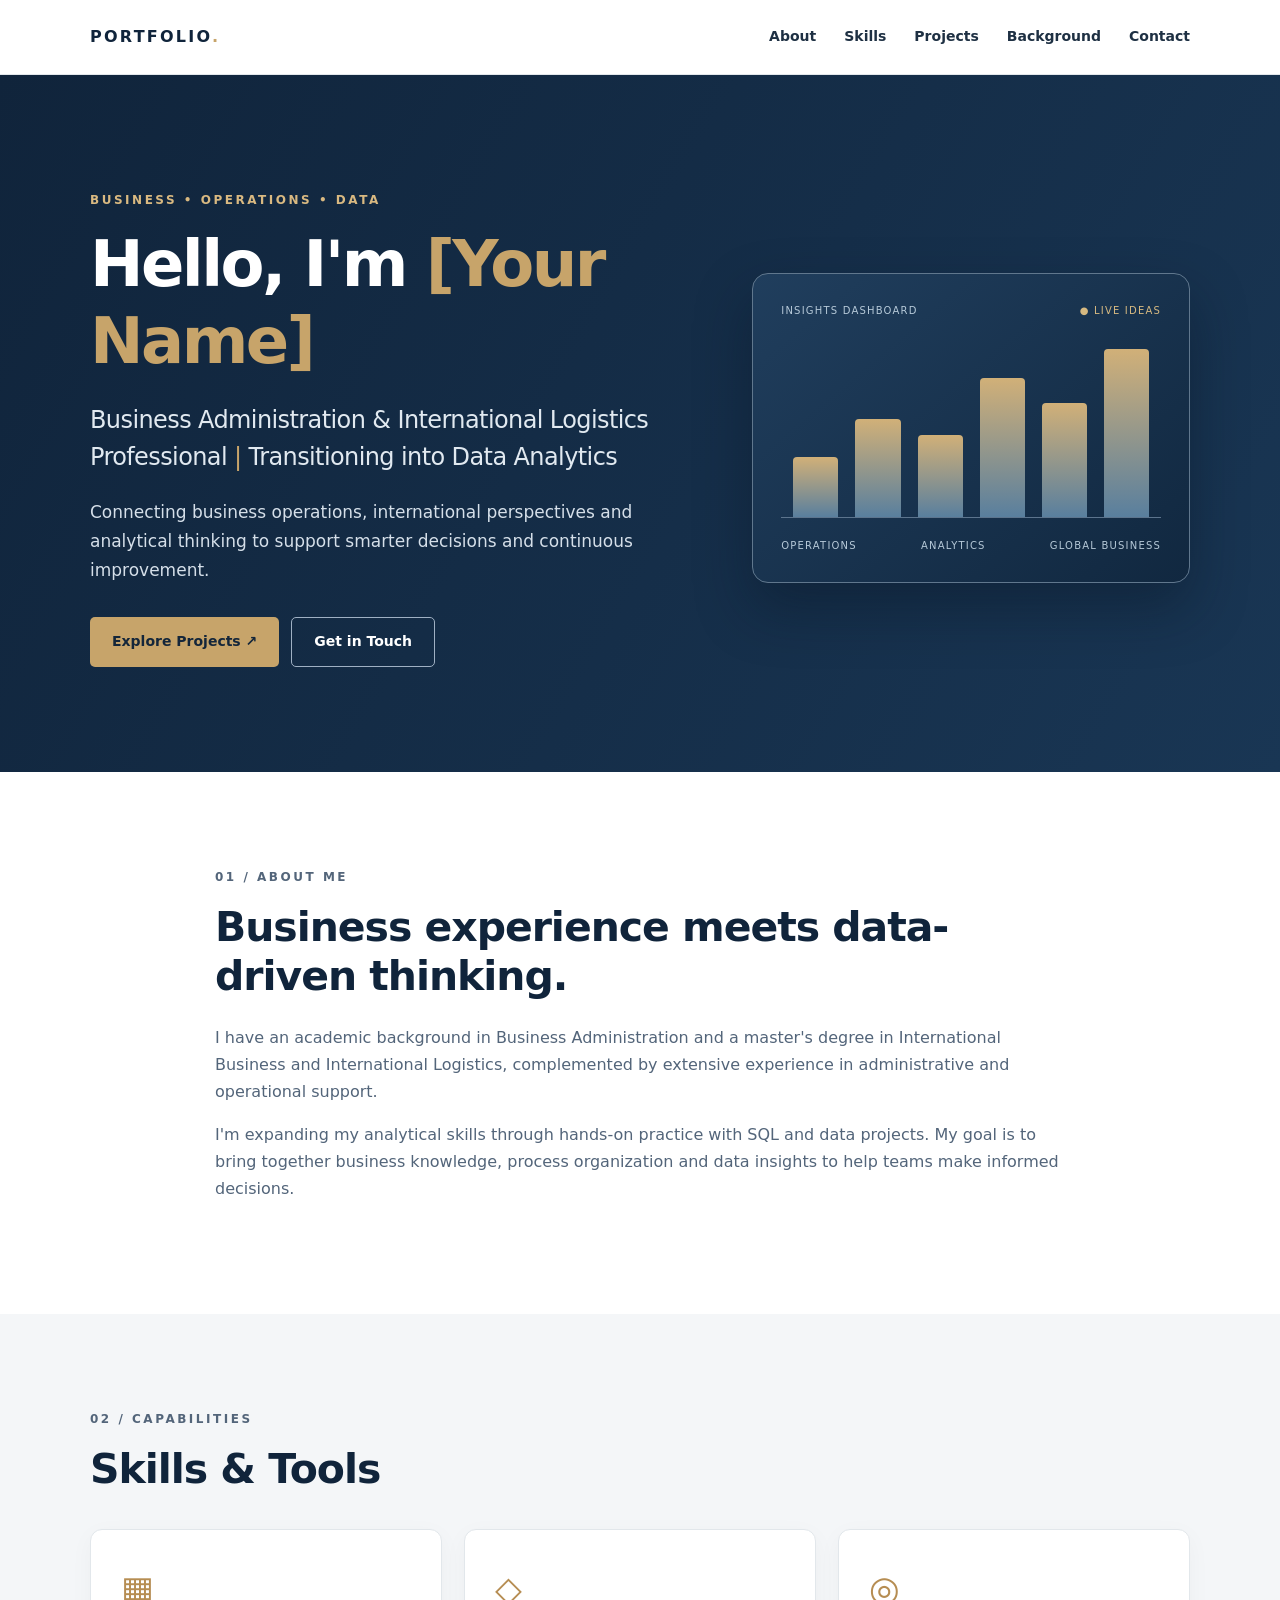
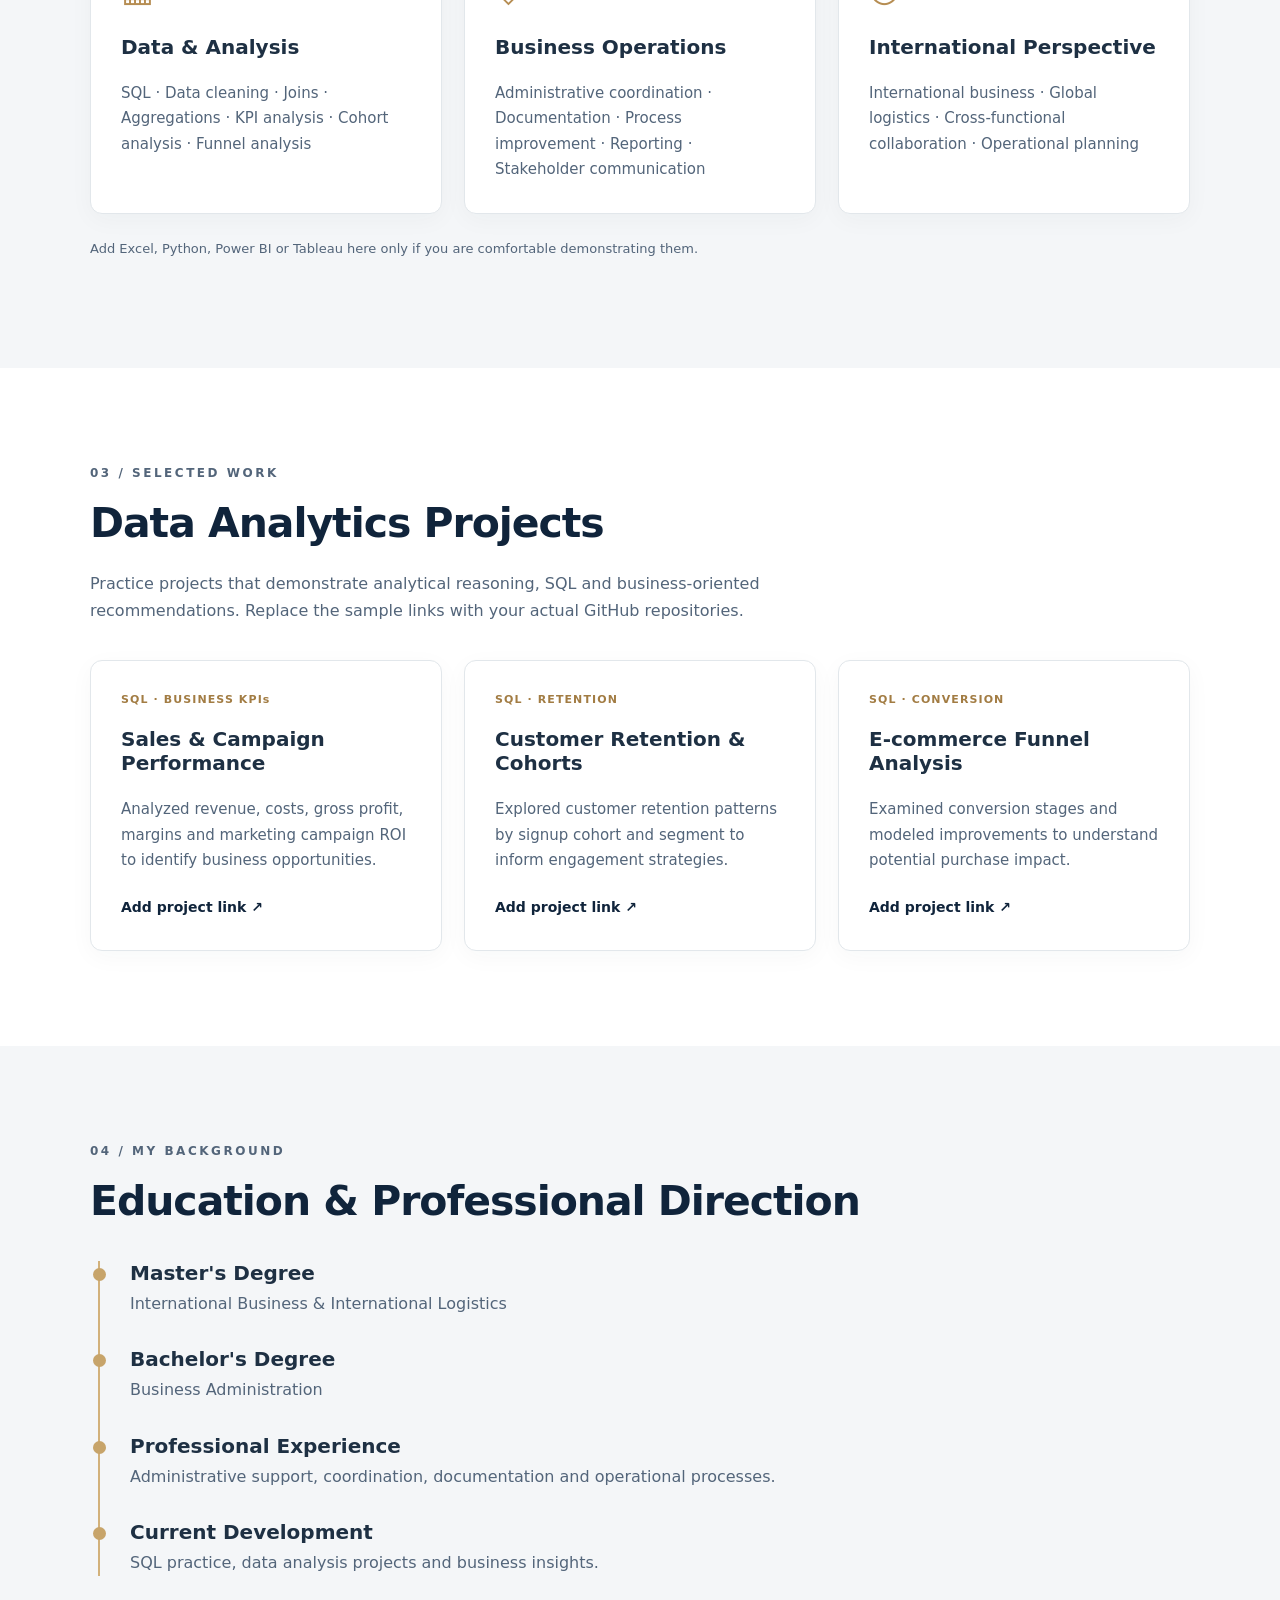
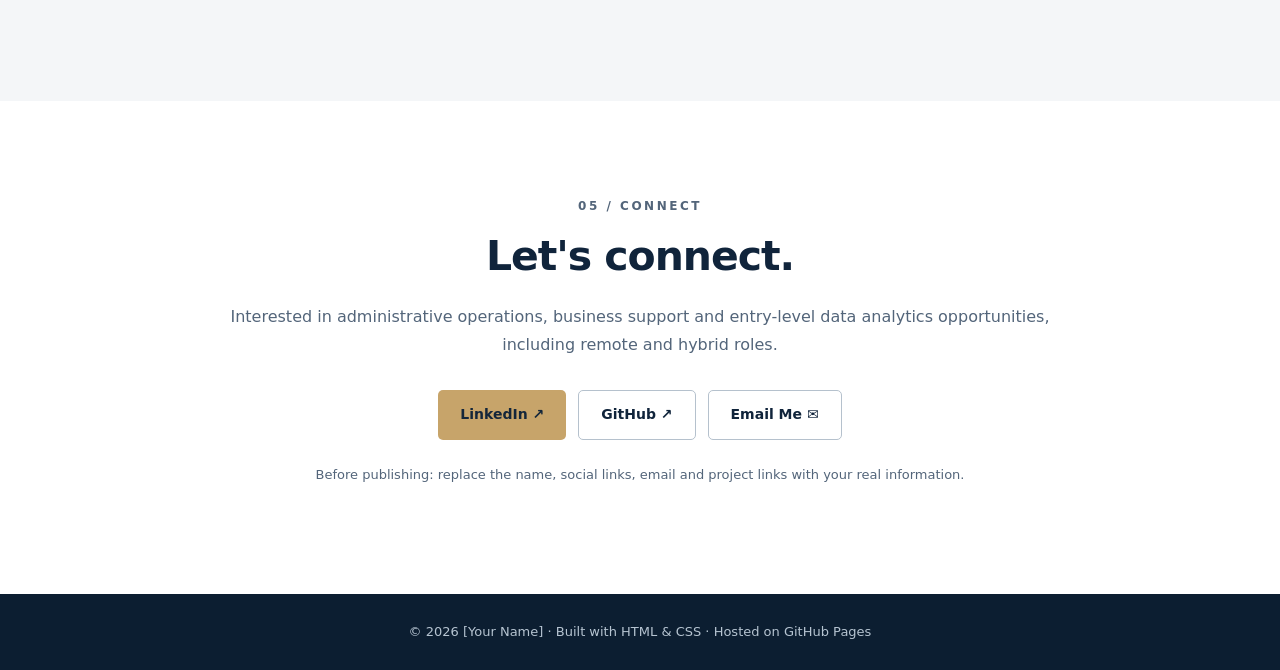
==== index.html @ 9442f902 "Add files via upload" ====
<!DOCTYPE html>
<html lang="en">
<head>
  <meta charset="UTF-8" />
  <meta name="viewport" content="width=device-width, initial-scale=1" />
  <meta name="description" content="Professional portfolio in business administration, international logistics and data analytics." />
  <title>Professional Portfolio | Business & Data Analytics</title>
  <link rel="stylesheet" href="styles.css" />
</head>
<body>
  <header class="site-header">
    <nav class="nav container" aria-label="Main navigation">
      <a class="brand" href="#home">PORTFOLIO<span>.</span></a>
      <button class="menu-toggle" aria-expanded="false" aria-controls="nav-links" aria-label="Toggle navigation">☰</button>
      <div class="nav-links" id="nav-links">
        <a href="#about">About</a><a href="#skills">Skills</a><a href="#projects">Projects</a><a href="#background">Background</a><a href="#contact">Contact</a>
      </div>
    </nav>
  </header>
  <main>
    <section class="hero" id="home">
      <div class="container hero-grid">
        <div>
          <p class="eyebrow">BUSINESS • OPERATIONS • DATA</p>
          <h1>Hello, I'm <span class="gold">[Your Name]</span></h1>
          <h2>Business Administration & International Logistics Professional <span class="separator">|</span> Transitioning into Data Analytics</h2>
          <p class="lead">Connecting business operations, international perspectives and analytical thinking to support smarter decisions and continuous improvement.</p>
          <div class="actions"><a class="btn primary" href="#projects">Explore Projects ↗</a><a class="btn outline" href="#contact">Get in Touch</a></div>
        </div>
        <div class="hero-art" aria-label="Decorative analytics illustration">
          <div class="art-label">INSIGHTS DASHBOARD <span>● LIVE IDEAS</span></div>
          <div class="chart-bars" aria-hidden="true"><i style="height:34%"></i><i style="height:55%"></i><i style="height:46%"></i><i style="height:78%"></i><i style="height:64%"></i><i style="height:94%"></i></div>
          <div class="art-footer"><span>OPERATIONS</span><span>ANALYTICS</span><span>GLOBAL BUSINESS</span></div>
        </div>
      </div>
    </section>
    <section class="section" id="about"><div class="container narrow"><p class="eyebrow">01 / ABOUT ME</p><h2>Business experience meets data-driven thinking.</h2><p>I have an academic background in Business Administration and a master's degree in International Business and International Logistics, complemented by extensive experience in administrative and operational support.</p><p>I'm expanding my analytical skills through hands-on practice with SQL and data projects. My goal is to bring together business knowledge, process organization and data insights to help teams make informed decisions.</p></div></section>
    <section class="section muted" id="skills"><div class="container"><p class="eyebrow">02 / CAPABILITIES</p><h2>Skills & Tools</h2><div class="cards three"><article class="card"><div class="symbol">▦</div><h3>Data & Analysis</h3><p>SQL · Data cleaning · Joins · Aggregations · KPI analysis · Cohort analysis · Funnel analysis</p></article><article class="card"><div class="symbol">◇</div><h3>Business Operations</h3><p>Administrative coordination · Documentation · Process improvement · Reporting · Stakeholder communication</p></article><article class="card"><div class="symbol">◎</div><h3>International Perspective</h3><p>International business · Global logistics · Cross-functional collaboration · Operational planning</p></article></div><p class="small-note">Add Excel, Python, Power BI or Tableau here only if you are comfortable demonstrating them.</p></div></section>
    <section class="section" id="projects"><div class="container"><p class="eyebrow">03 / SELECTED WORK</p><h2>Data Analytics Projects</h2><p class="section-intro">Practice projects that demonstrate analytical reasoning, SQL and business-oriented recommendations. Replace the sample links with your actual GitHub repositories.</p><div class="cards three"><article class="card project"><span class="tag">SQL · BUSINESS KPIs</span><h3>Sales & Campaign Performance</h3><p>Analyzed revenue, costs, gross profit, margins and marketing campaign ROI to identify business opportunities.</p><a href="https://github.com/" target="_blank" rel="noopener noreferrer">Add project link ↗</a></article><article class="card project"><span class="tag">SQL · RETENTION</span><h3>Customer Retention & Cohorts</h3><p>Explored customer retention patterns by signup cohort and segment to inform engagement strategies.</p><a href="https://github.com/" target="_blank" rel="noopener noreferrer">Add project link ↗</a></article><article class="card project"><span class="tag">SQL · CONVERSION</span><h3>E-commerce Funnel Analysis</h3><p>Examined conversion stages and modeled improvements to understand potential purchase impact.</p><a href="https://github.com/" target="_blank" rel="noopener noreferrer">Add project link ↗</a></article></div></div></section>
    <section class="section muted" id="background"><div class="container"><p class="eyebrow">04 / MY BACKGROUND</p><h2>Education & Professional Direction</h2><div class="timeline"><div><span class="timeline-dot"></span><h3>Master's Degree</h3><p>International Business & International Logistics</p></div><div><span class="timeline-dot"></span><h3>Bachelor's Degree</h3><p>Business Administration</p></div><div><span class="timeline-dot"></span><h3>Professional Experience</h3><p>Administrative support, coordination, documentation and operational processes.</p></div><div><span class="timeline-dot"></span><h3>Current Development</h3><p>SQL practice, data analysis projects and business insights.</p></div></div></div></section>
    <section class="section contact" id="contact"><div class="container narrow"><p class="eyebrow">05 / CONNECT</p><h2>Let's connect.</h2><p>Interested in administrative operations, business support and entry-level data analytics opportunities, including remote and hybrid roles.</p><div class="actions"><a class="btn primary" href="https://www.linkedin.com/" target="_blank" rel="noopener noreferrer">LinkedIn ↗</a><a class="btn outline dark-outline" href="https://github.com/" target="_blank" rel="noopener noreferrer">GitHub ↗</a><a class="btn outline dark-outline" href="mailto:your.email@example.com">Email Me ✉</a></div><p class="small-note">Before publishing: replace the name, social links, email and project links with your real information.</p></div></section>
  </main>
  <footer><div class="container">© <span id="year"></span> [Your Name] · Built with HTML & CSS · Hosted on GitHub Pages</div></footer>
  <script src="script.js"></script>
</body>
</html>
---- styles.css ----
:root{--navy:#10243b;--navy2:#162f4d;--gold:#c7a46a;--ink:#1e3043;--muted:#66758a;--pale:#f4f6f8;--line:#e2e7eb}*{box-sizing:border-box}html{scroll-behavior:smooth}body{margin:0;color:var(--ink);font:16px/1.7 system-ui,-apple-system,Segoe UI,Arial,sans-serif}a{color:inherit;text-decoration:none}a:focus-visible,button:focus-visible{outline:3px solid var(--gold);outline-offset:4px}.container{width:min(1100px,calc(100% - 40px));margin:auto}.site-header{position:sticky;top:0;background:#fff;z-index:10;border-bottom:1px solid var(--line)}.nav{display:flex;align-items:center;justify-content:space-between;min-height:74px}.brand{font-weight:850;letter-spacing:.14em;color:var(--navy)}.brand span,.gold{color:var(--gold)}.nav-links{display:flex;gap:28px;font-size:14px;font-weight:650}.nav-links a:hover,.project a:hover{color:#ad864b}.menu-toggle{display:none;background:none;border:0;font-size:26px}.hero{background:linear-gradient(120deg,#10243b,#193654);color:white;padding:115px 0 105px}.hero-grid{display:grid;grid-template-columns:1.15fr .85fr;gap:70px;align-items:center}.eyebrow{font-size:12px;letter-spacing:.21em;font-weight:800;color:#b68d52;margin:0 0 16px}.hero .eyebrow{color:#d9b981}h1,h2,h3{line-height:1.2;margin:0 0 22px}h1{font-size:clamp(40px,5vw,64px);letter-spacing:-.04em}h2{font-size:clamp(29px,3.2vw,41px);letter-spacing:-.025em}h3{font-size:20px}.hero h2{font-size:clamp(18px,2vw,24px);line-height:1.55;font-weight:500;color:#e1e9f0}.separator{color:var(--gold)}.lead{font-size:17px;color:#d5dfe9;max-width:620px}.actions{display:flex;gap:12px;flex-wrap:wrap;margin-top:32px}.btn{display:inline-flex;align-items:center;justify-content:center;padding:12px 22px;border-radius:5px;font-weight:750;font-size:14px;transition:transform .2s}.btn:hover{transform:translateY(-2px)}.primary{background:var(--gold);color:#14263a}.outline{border:1px solid #9fb0c3;color:white}.dark-outline{color:var(--navy);border-color:#b5c1cd}.hero-art{min-height:310px;border:1px solid #60778d;border-radius:16px;background:linear-gradient(140deg,#203e5d,#112840);padding:28px;box-shadow:0 25px 55px #07152466;display:flex;flex-direction:column;justify-content:space-between}.art-label,.art-footer{display:flex;justify-content:space-between;gap:12px;font-size:10px;letter-spacing:.12em;color:#b6c9d8}.art-label span{color:#d6b981}.chart-bars{height:180px;display:flex;gap:17px;align-items:end;border-bottom:1px solid #5c748d;padding:0 12px}.chart-bars i{display:block;flex:1;background:linear-gradient(0deg,#597f9e,#d1b078);border-radius:4px 4px 0 0}.section{padding:95px 0}.narrow{max-width:850px}.section p{color:#53657a}.section h2{color:var(--navy)}.muted{background:var(--pale)}.cards{display:grid;gap:22px;margin-top:35px}.three{grid-template-columns:repeat(3,1fr)}.card{background:white;border:1px solid var(--line);padding:30px;border-radius:12px;box-shadow:0 6px 24px #1e304309}.card p{font-size:15px;margin:0}.symbol{font-size:35px;color:#b68d52;margin-bottom:15px}.small-note{font-size:13px;margin-top:24px}.section-intro{max-width:730px}.tag{display:inline-block;font-size:11px;letter-spacing:.1em;font-weight:800;color:#a27c43;margin-bottom:18px}.project{display:flex;flex-direction:column}.project a{font-size:14px;color:var(--navy);font-weight:800;margin-top:auto;padding-top:22px}.timeline{border-left:2px solid #d2b17b;margin:35px 0 0 8px;padding-left:30px}.timeline>div{position:relative;margin-bottom:30px}.timeline h3{margin-bottom:5px}.timeline p{margin:0}.timeline-dot{position:absolute;width:13px;height:13px;background:var(--gold);border-radius:50%;left:-37px;top:7px}.contact{text-align:center}.contact .actions{justify-content:center}footer{background:#0c1e31;color:#b6c4d1;padding:27px 0;text-align:center;font-size:13px}@media(max-width:850px){.hero-grid,.three{grid-template-columns:1fr}.hero{padding:70px 0}.hero-art{max-width:600px}.section{padding:65px 0}.nav-links{display:none;position:absolute;top:74px;left:0;right:0;background:white;padding:18px 24px;flex-direction:column;border-bottom:1px solid var(--line)}.nav-links.open{display:flex}.menu-toggle{display:block}}@media(max-width:450px){.hero-art{min-height:245px;padding:17px}.chart-bars{height:130px}.art-footer{font-size:8px}.btn{width:100%}}
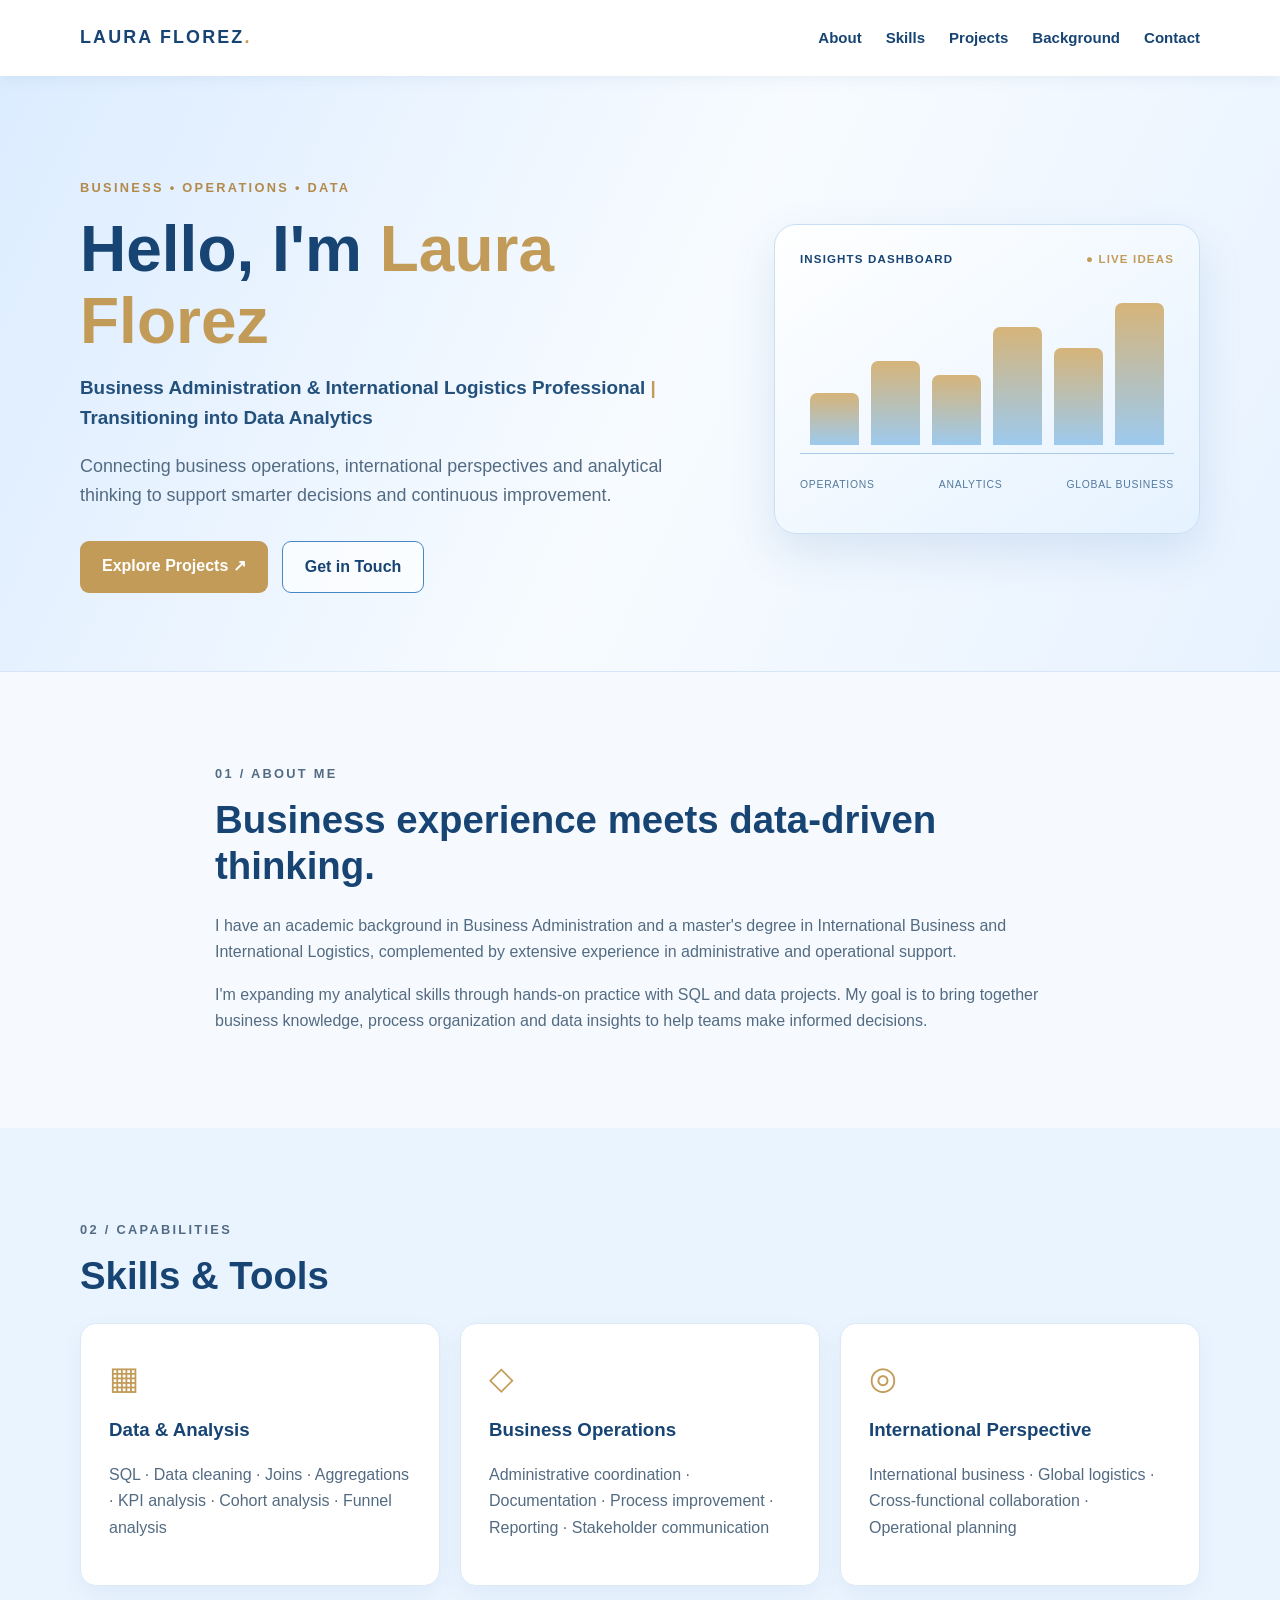
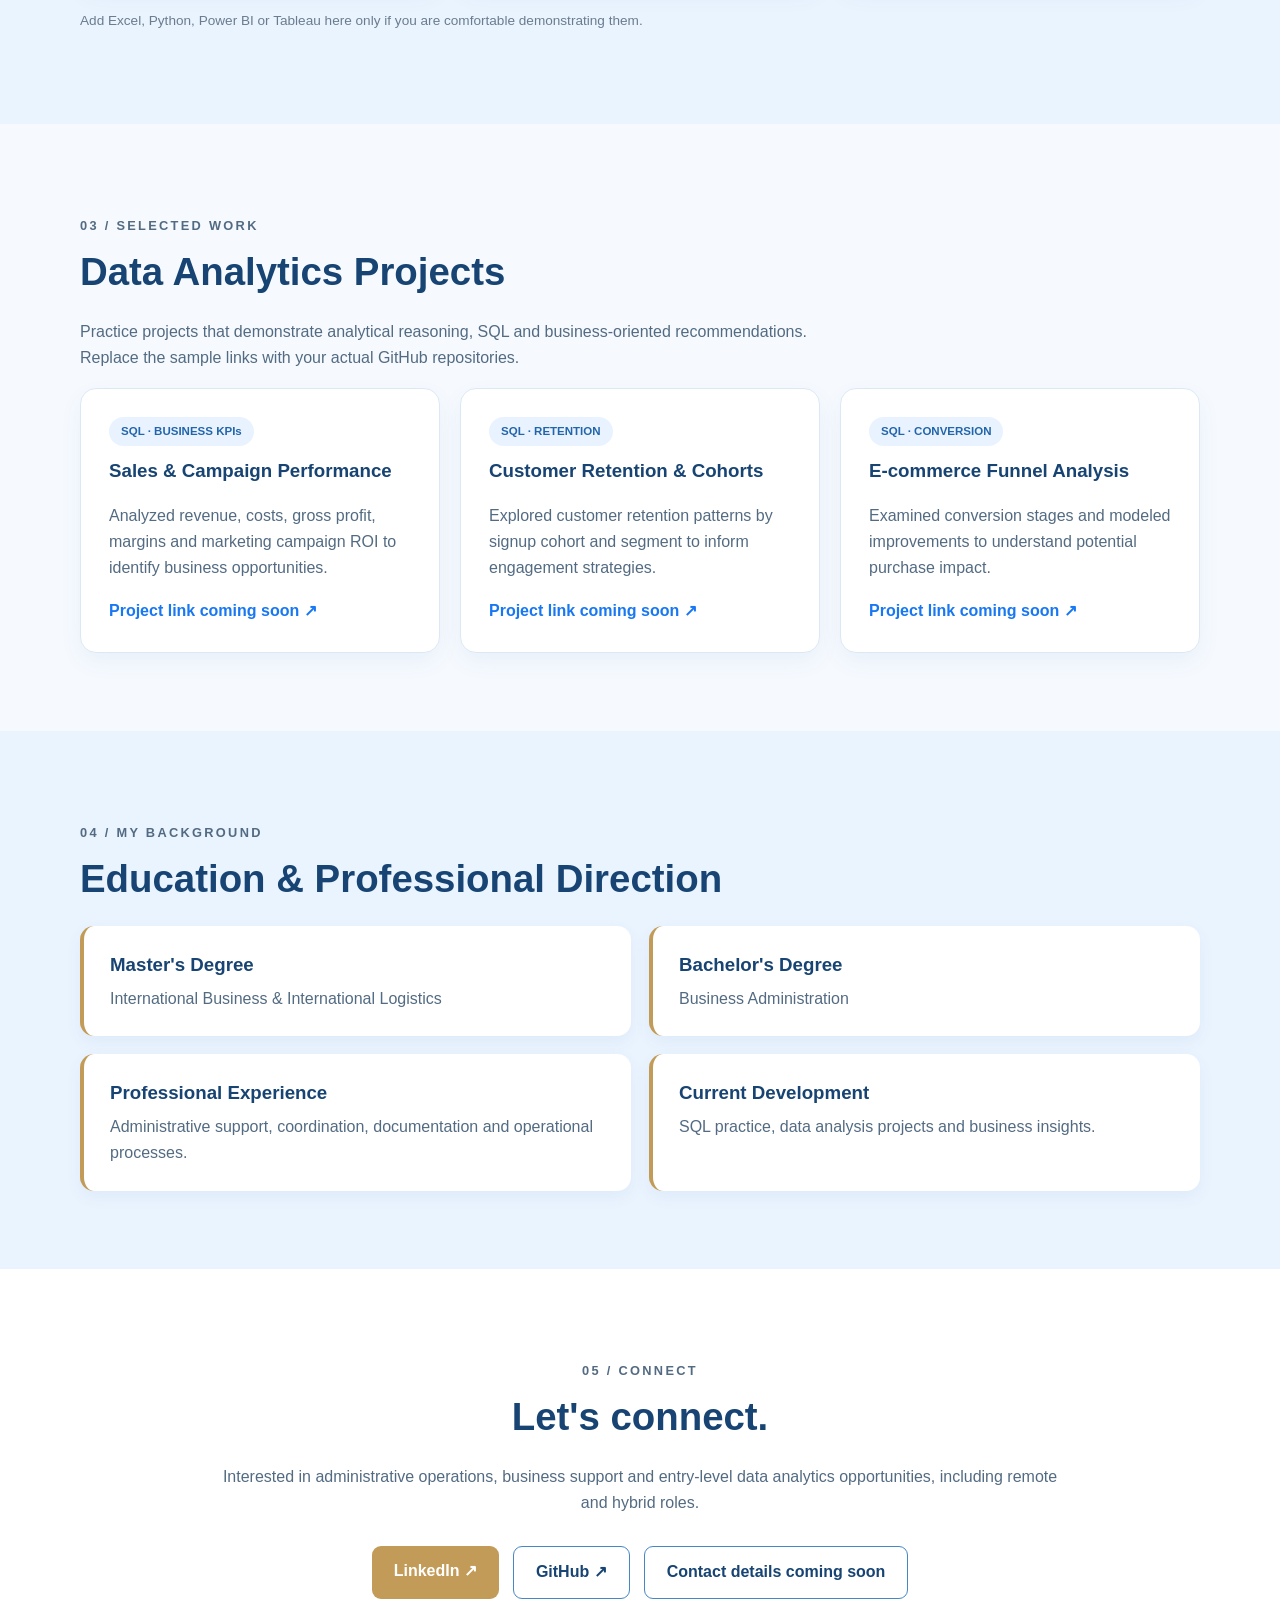
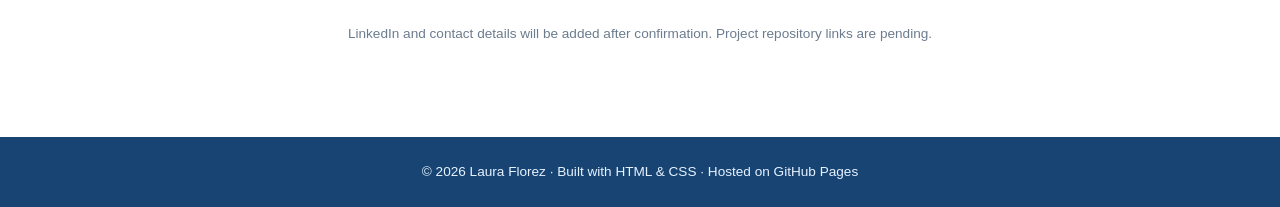
==== commit 8657769b: "Add files via upload" ====
--- a/index.html
+++ b/index.html
@@ -10,7 +10,7 @@
 <body>
   <header class="site-header">
     <nav class="nav container" aria-label="Main navigation">
-      <a class="brand" href="#home">PORTFOLIO<span>.</span></a>
+      <a class="brand" href="#home">LAURA FLOREZ<span>.</span></a>
       <button class="menu-toggle" aria-expanded="false" aria-controls="nav-links" aria-label="Toggle navigation">☰</button>
       <div class="nav-links" id="nav-links">
         <a href="#about">About</a><a href="#skills">Skills</a><a href="#projects">Projects</a><a href="#background">Background</a><a href="#contact">Contact</a>
@@ -22,7 +22,7 @@
       <div class="container hero-grid">
         <div>
           <p class="eyebrow">BUSINESS • OPERATIONS • DATA</p>
-          <h1>Hello, I'm <span class="gold">[Your Name]</span></h1>
+          <h1>Hello, I'm <span class="gold">Laura Florez</span></h1>
           <h2>Business Administration & International Logistics Professional <span class="separator">|</span> Transitioning into Data Analytics</h2>
           <p class="lead">Connecting business operations, international perspectives and analytical thinking to support smarter decisions and continuous improvement.</p>
           <div class="actions"><a class="btn primary" href="#projects">Explore Projects ↗</a><a class="btn outline" href="#contact">Get in Touch</a></div>
@@ -36,11 +36,11 @@
     </section>
     <section class="section" id="about"><div class="container narrow"><p class="eyebrow">01 / ABOUT ME</p><h2>Business experience meets data-driven thinking.</h2><p>I have an academic background in Business Administration and a master's degree in International Business and International Logistics, complemented by extensive experience in administrative and operational support.</p><p>I'm expanding my analytical skills through hands-on practice with SQL and data projects. My goal is to bring together business knowledge, process organization and data insights to help teams make informed decisions.</p></div></section>
     <section class="section muted" id="skills"><div class="container"><p class="eyebrow">02 / CAPABILITIES</p><h2>Skills & Tools</h2><div class="cards three"><article class="card"><div class="symbol">▦</div><h3>Data & Analysis</h3><p>SQL · Data cleaning · Joins · Aggregations · KPI analysis · Cohort analysis · Funnel analysis</p></article><article class="card"><div class="symbol">◇</div><h3>Business Operations</h3><p>Administrative coordination · Documentation · Process improvement · Reporting · Stakeholder communication</p></article><article class="card"><div class="symbol">◎</div><h3>International Perspective</h3><p>International business · Global logistics · Cross-functional collaboration · Operational planning</p></article></div><p class="small-note">Add Excel, Python, Power BI or Tableau here only if you are comfortable demonstrating them.</p></div></section>
-    <section class="section" id="projects"><div class="container"><p class="eyebrow">03 / SELECTED WORK</p><h2>Data Analytics Projects</h2><p class="section-intro">Practice projects that demonstrate analytical reasoning, SQL and business-oriented recommendations. Replace the sample links with your actual GitHub repositories.</p><div class="cards three"><article class="card project"><span class="tag">SQL · BUSINESS KPIs</span><h3>Sales & Campaign Performance</h3><p>Analyzed revenue, costs, gross profit, margins and marketing campaign ROI to identify business opportunities.</p><a href="https://github.com/" target="_blank" rel="noopener noreferrer">Add project link ↗</a></article><article class="card project"><span class="tag">SQL · RETENTION</span><h3>Customer Retention & Cohorts</h3><p>Explored customer retention patterns by signup cohort and segment to inform engagement strategies.</p><a href="https://github.com/" target="_blank" rel="noopener noreferrer">Add project link ↗</a></article><article class="card project"><span class="tag">SQL · CONVERSION</span><h3>E-commerce Funnel Analysis</h3><p>Examined conversion stages and modeled improvements to understand potential purchase impact.</p><a href="https://github.com/" target="_blank" rel="noopener noreferrer">Add project link ↗</a></article></div></div></section>
+    <section class="section" id="projects"><div class="container"><p class="eyebrow">03 / SELECTED WORK</p><h2>Data Analytics Projects</h2><p class="section-intro">Practice projects that demonstrate analytical reasoning, SQL and business-oriented recommendations. Replace the sample links with your actual GitHub repositories.</p><div class="cards three"><article class="card project"><span class="tag">SQL · BUSINESS KPIs</span><h3>Sales & Campaign Performance</h3><p>Analyzed revenue, costs, gross profit, margins and marketing campaign ROI to identify business opportunities.</p><a href="https://github.com/lauraflorezTECH" target="_blank" rel="noopener noreferrer">Project link coming soon ↗</a></article><article class="card project"><span class="tag">SQL · RETENTION</span><h3>Customer Retention & Cohorts</h3><p>Explored customer retention patterns by signup cohort and segment to inform engagement strategies.</p><a href="https://github.com/lauraflorezTECH" target="_blank" rel="noopener noreferrer">Project link coming soon ↗</a></article><article class="card project"><span class="tag">SQL · CONVERSION</span><h3>E-commerce Funnel Analysis</h3><p>Examined conversion stages and modeled improvements to understand potential purchase impact.</p><a href="https://github.com/lauraflorezTECH" target="_blank" rel="noopener noreferrer">Project link coming soon ↗</a></article></div></div></section>
     <section class="section muted" id="background"><div class="container"><p class="eyebrow">04 / MY BACKGROUND</p><h2>Education & Professional Direction</h2><div class="timeline"><div><span class="timeline-dot"></span><h3>Master's Degree</h3><p>International Business & International Logistics</p></div><div><span class="timeline-dot"></span><h3>Bachelor's Degree</h3><p>Business Administration</p></div><div><span class="timeline-dot"></span><h3>Professional Experience</h3><p>Administrative support, coordination, documentation and operational processes.</p></div><div><span class="timeline-dot"></span><h3>Current Development</h3><p>SQL practice, data analysis projects and business insights.</p></div></div></div></section>
-    <section class="section contact" id="contact"><div class="container narrow"><p class="eyebrow">05 / CONNECT</p><h2>Let's connect.</h2><p>Interested in administrative operations, business support and entry-level data analytics opportunities, including remote and hybrid roles.</p><div class="actions"><a class="btn primary" href="https://www.linkedin.com/" target="_blank" rel="noopener noreferrer">LinkedIn ↗</a><a class="btn outline dark-outline" href="https://github.com/" target="_blank" rel="noopener noreferrer">GitHub ↗</a><a class="btn outline dark-outline" href="mailto:your.email@example.com">Email Me ✉</a></div><p class="small-note">Before publishing: replace the name, social links, email and project links with your real information.</p></div></section>
+    <section class="section contact" id="contact"><div class="container narrow"><p class="eyebrow">05 / CONNECT</p><h2>Let's connect.</h2><p>Interested in administrative operations, business support and entry-level data analytics opportunities, including remote and hybrid roles.</p><div class="actions"><a class="btn primary" href="#contact" target="_blank" rel="noopener noreferrer">LinkedIn ↗</a><a class="btn outline dark-outline" href="https://github.com/lauraflorezTECH" target="_blank" rel="noopener noreferrer">GitHub ↗</a><a class="btn outline dark-outline" href="#contact">Contact details coming soon</a></div><p class="small-note">LinkedIn and contact details will be added after confirmation. Project repository links are pending.</p></div></section>
   </main>
-  <footer><div class="container">© <span id="year"></span> [Your Name] · Built with HTML & CSS · Hosted on GitHub Pages</div></footer>
+  <footer><div class="container">© <span id="year"></span> Laura Florez · Built with HTML & CSS · Hosted on GitHub Pages</div></footer>
   <script src="script.js"></script>
 </body>
 </html>
--- a/styles.css
+++ b/styles.css
@@ -1 +1 @@
-:root{--navy:#10243b;--navy2:#162f4d;--gold:#c7a46a;--ink:#1e3043;--muted:#66758a;--pale:#f4f6f8;--line:#e2e7eb}*{box-sizing:border-box}html{scroll-behavior:smooth}body{margin:0;color:var(--ink);font:16px/1.7 system-ui,-apple-system,Segoe UI,Arial,sans-serif}a{color:inherit;text-decoration:none}a:focus-visible,button:focus-visible{outline:3px solid var(--gold);outline-offset:4px}.container{width:min(1100px,calc(100% - 40px));margin:auto}.site-header{position:sticky;top:0;background:#fff;z-index:10;border-bottom:1px solid var(--line)}.nav{display:flex;align-items:center;justify-content:space-between;min-height:74px}.brand{font-weight:850;letter-spacing:.14em;color:var(--navy)}.brand span,.gold{color:var(--gold)}.nav-links{display:flex;gap:28px;font-size:14px;font-weight:650}.nav-links a:hover,.project a:hover{color:#ad864b}.menu-toggle{display:none;background:none;border:0;font-size:26px}.hero{background:linear-gradient(120deg,#10243b,#193654);color:white;padding:115px 0 105px}.hero-grid{display:grid;grid-template-columns:1.15fr .85fr;gap:70px;align-items:center}.eyebrow{font-size:12px;letter-spacing:.21em;font-weight:800;color:#b68d52;margin:0 0 16px}.hero .eyebrow{color:#d9b981}h1,h2,h3{line-height:1.2;margin:0 0 22px}h1{font-size:clamp(40px,5vw,64px);letter-spacing:-.04em}h2{font-size:clamp(29px,3.2vw,41px);letter-spacing:-.025em}h3{font-size:20px}.hero h2{font-size:clamp(18px,2vw,24px);line-height:1.55;font-weight:500;color:#e1e9f0}.separator{color:var(--gold)}.lead{font-size:17px;color:#d5dfe9;max-width:620px}.actions{display:flex;gap:12px;flex-wrap:wrap;margin-top:32px}.btn{display:inline-flex;align-items:center;justify-content:center;padding:12px 22px;border-radius:5px;font-weight:750;font-size:14px;transition:transform .2s}.btn:hover{transform:translateY(-2px)}.primary{background:var(--gold);color:#14263a}.outline{border:1px solid #9fb0c3;color:white}.dark-outline{color:var(--navy);border-color:#b5c1cd}.hero-art{min-height:310px;border:1px solid #60778d;border-radius:16px;background:linear-gradient(140deg,#203e5d,#112840);padding:28px;box-shadow:0 25px 55px #07152466;display:flex;flex-direction:column;justify-content:space-between}.art-label,.art-footer{display:flex;justify-content:space-between;gap:12px;font-size:10px;letter-spacing:.12em;color:#b6c9d8}.art-label span{color:#d6b981}.chart-bars{height:180px;display:flex;gap:17px;align-items:end;border-bottom:1px solid #5c748d;padding:0 12px}.chart-bars i{display:block;flex:1;background:linear-gradient(0deg,#597f9e,#d1b078);border-radius:4px 4px 0 0}.section{padding:95px 0}.narrow{max-width:850px}.section p{color:#53657a}.section h2{color:var(--navy)}.muted{background:var(--pale)}.cards{display:grid;gap:22px;margin-top:35px}.three{grid-template-columns:repeat(3,1fr)}.card{background:white;border:1px solid var(--line);padding:30px;border-radius:12px;box-shadow:0 6px 24px #1e304309}.card p{font-size:15px;margin:0}.symbol{font-size:35px;color:#b68d52;margin-bottom:15px}.small-note{font-size:13px;margin-top:24px}.section-intro{max-width:730px}.tag{display:inline-block;font-size:11px;letter-spacing:.1em;font-weight:800;color:#a27c43;margin-bottom:18px}.project{display:flex;flex-direction:column}.project a{font-size:14px;color:var(--navy);font-weight:800;margin-top:auto;padding-top:22px}.timeline{border-left:2px solid #d2b17b;margin:35px 0 0 8px;padding-left:30px}.timeline>div{position:relative;margin-bottom:30px}.timeline h3{margin-bottom:5px}.timeline p{margin:0}.timeline-dot{position:absolute;width:13px;height:13px;background:var(--gold);border-radius:50%;left:-37px;top:7px}.contact{text-align:center}.contact .actions{justify-content:center}footer{background:#0c1e31;color:#b6c4d1;padding:27px 0;text-align:center;font-size:13px}@media(max-width:850px){.hero-grid,.three{grid-template-columns:1fr}.hero{padding:70px 0}.hero-art{max-width:600px}.section{padding:65px 0}.nav-links{display:none;position:absolute;top:74px;left:0;right:0;background:white;padding:18px 24px;flex-direction:column;border-bottom:1px solid var(--line)}.nav-links.open{display:flex}.menu-toggle{display:block}}@media(max-width:450px){.hero-art{min-height:245px;padding:17px}.chart-bars{height:130px}.art-footer{font-size:8px}.btn{width:100%}}
+:root{--blue:#1877f2;--navy:#174473;--sky:#eaf4ff;--gold:#c39b58;--ink:#173454;--muted:#536b82;--white:#fff}*{box-sizing:border-box}html{scroll-behavior:smooth}body{margin:0;font-family:Arial,Helvetica,sans-serif;color:var(--ink);background:#f6faff;line-height:1.65}a{color:var(--blue)}.container{width:min(1120px,92%);margin:auto}.site-header{position:sticky;top:0;background:#fff;box-shadow:0 2px 14px #12477512;z-index:10}.nav{display:flex;align-items:center;justify-content:space-between;min-height:76px;gap:24px}.brand{font-size:1.12rem;letter-spacing:.12em;font-weight:800;color:var(--navy);text-decoration:none}.brand span,.gold,.separator{color:var(--gold)}.nav-links{display:flex;gap:24px}.nav-links a{text-decoration:none;color:var(--navy);font-size:.94rem;font-weight:600}.nav-links a:hover{color:var(--blue)}.menu-toggle{display:none;border:0;background:none;font-size:1.7rem;color:var(--navy)}.hero{background:linear-gradient(115deg,#dcecff 0%,#f7fbff 52%,#e7f2ff 100%);padding:88px 0 78px;border-bottom:1px solid #d6e6f8}.hero-grid{display:grid;grid-template-columns:1.2fr .8fr;align-items:center;gap:55px}.eyebrow{font-size:.8rem;letter-spacing:.18em;font-weight:800;color:#b38a49}.hero h1{font-size:clamp(2.6rem,5vw,4.4rem);line-height:1.12;margin:16px 0;color:var(--navy)}.hero h2{font-size:1.18rem;font-weight:600;line-height:1.6;color:#24517c}.lead{font-size:1.12rem;color:var(--muted);max-width:650px}.actions{display:flex;flex-wrap:wrap;gap:14px;margin-top:30px}.btn{display:inline-block;padding:12px 22px;border-radius:9px;font-weight:700;text-decoration:none;transition:transform .2s,box-shadow .2s}.btn:hover{transform:translateY(-2px);box-shadow:0 6px 18px #17447325}.primary{background:var(--gold);color:#fff}.outline{border:1px solid #4687c5;color:var(--navy);background:#ffffffb0}.hero-art{background:linear-gradient(145deg,#fff,#e5f2ff);border:1px solid #c8dff5;border-radius:22px;padding:25px;min-height:310px;box-shadow:0 18px 45px #1c5e9c20}.art-label{display:flex;justify-content:space-between;gap:8px;color:var(--navy);font-size:.72rem;letter-spacing:.1em;font-weight:700}.art-label span{color:var(--gold)}.chart-bars{height:185px;display:flex;gap:12px;align-items:flex-end;padding:25px 10px 8px;border-bottom:1px solid #a9c9e8}.chart-bars i{display:block;flex:1;background:linear-gradient(#d6b479,#9dcaee);border-radius:7px 7px 0 0}.art-footer{display:flex;justify-content:space-between;gap:8px;font-size:.65rem;color:#54799d;margin-top:22px;letter-spacing:.07em}.section{padding:78px 0}.section h2{font-size:clamp(1.8rem,3vw,2.65rem);color:var(--navy);margin:8px 0 24px;line-height:1.2}.narrow{max-width:850px}.section p{color:var(--muted)}.muted{background:var(--sky)}.cards{display:grid;gap:20px}.three{grid-template-columns:repeat(3,1fr)}.card{background:white;border:1px solid #dce9f5;border-radius:16px;padding:28px;box-shadow:0 9px 22px #285e9410}.card h3{color:var(--navy);margin:10px 0}.symbol{font-size:2rem;color:var(--gold)}.tag{display:inline-block;background:#e9f3ff;color:#2265aa;border-radius:30px;padding:5px 12px;font-size:.72rem;font-weight:700}.project a{font-weight:700;text-decoration:none}.small-note{font-size:.85rem;color:#6b7c8e!important;margin-top:24px}.section-intro{max-width:780px}.timeline{display:grid;grid-template-columns:repeat(2,1fr);gap:18px}.timeline>div{position:relative;background:#fff;border-radius:14px;padding:24px 26px;border-left:4px solid var(--gold);box-shadow:0 6px 16px #285e9410}.timeline h3{margin:0;color:var(--navy)}.timeline p{margin:5px 0 0}.timeline-dot{display:none}.contact{text-align:center;background:#fff}.contact .actions{justify-content:center}.dark-outline{background:white}footer{background:#174473;color:#e6f2ff;padding:24px 0;font-size:.85rem;text-align:center}@media(max-width:800px){.hero-grid,.three,.timeline{grid-template-columns:1fr}.hero{padding:58px 0}.hero-art{min-height:270px}.nav-links{display:none;position:absolute;top:76px;left:0;right:0;background:white;padding:22px 5%;box-shadow:0 10px 20px #17447318;flex-direction:column}.nav-links.open{display:flex}.menu-toggle{display:block}.section{padding:55px 0}}@media(max-width:440px){.hero h1{font-size:2.45rem}.actions .btn{width:100%;text-align:center}}
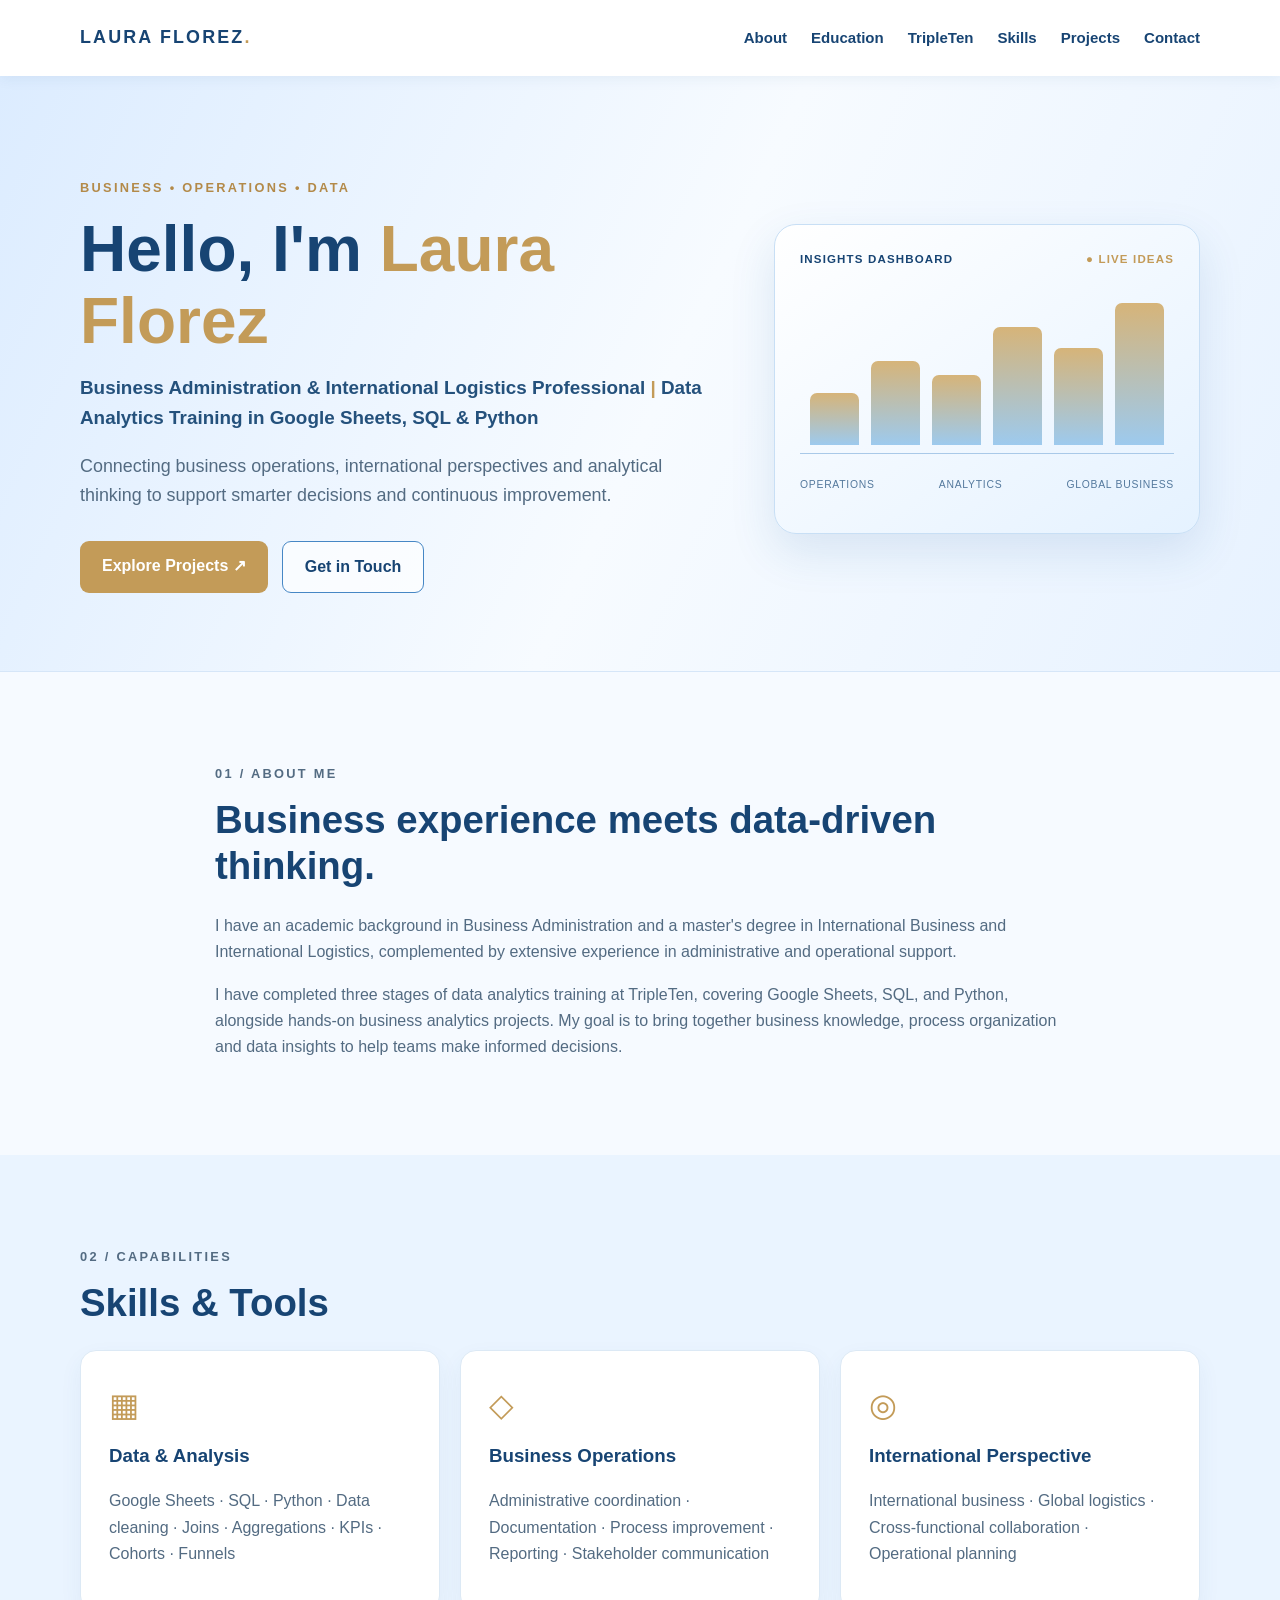
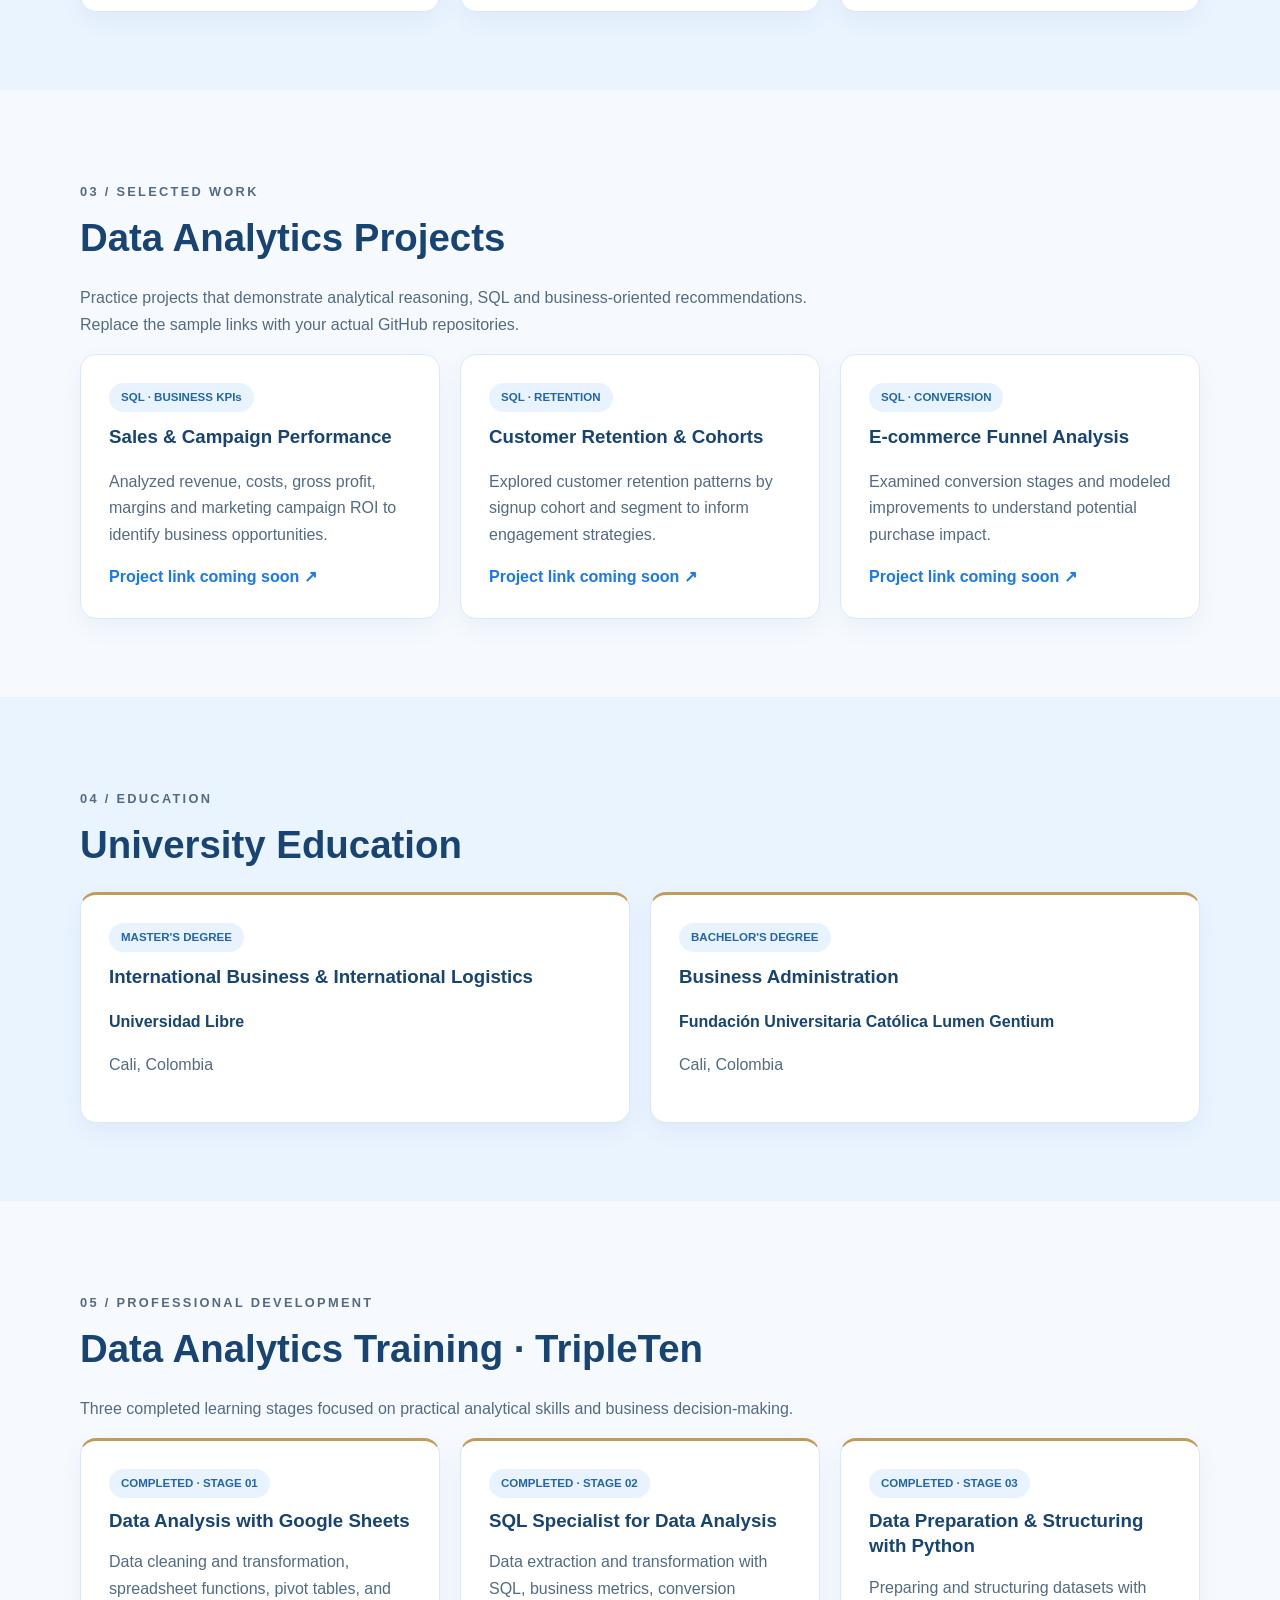
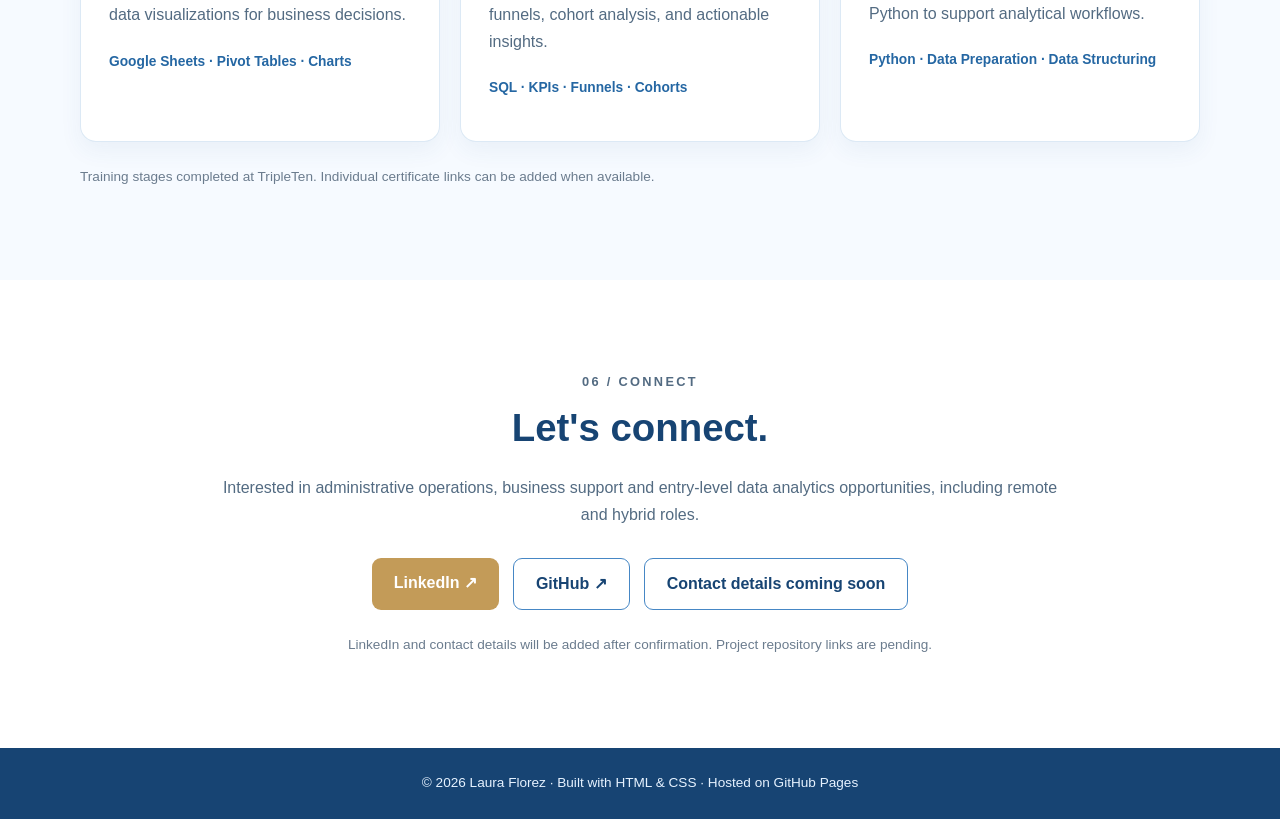
==== commit a4bef59b: "Add files via upload" ====
--- a/index.html
+++ b/index.html
@@ -4,7 +4,7 @@
   <meta charset="UTF-8" />
   <meta name="viewport" content="width=device-width, initial-scale=1" />
   <meta name="description" content="Professional portfolio in business administration, international logistics and data analytics." />
-  <title>Professional Portfolio | Business & Data Analytics</title>
+  <title>Laura Florez | Business Administration, Logistics & Data Analytics</title>
   <link rel="stylesheet" href="styles.css" />
 </head>
 <body>
@@ -13,7 +13,7 @@
       <a class="brand" href="#home">LAURA FLOREZ<span>.</span></a>
       <button class="menu-toggle" aria-expanded="false" aria-controls="nav-links" aria-label="Toggle navigation">☰</button>
       <div class="nav-links" id="nav-links">
-        <a href="#about">About</a><a href="#skills">Skills</a><a href="#projects">Projects</a><a href="#background">Background</a><a href="#contact">Contact</a>
+        <a href="#about">About</a><a href="#education">Education</a><a href="#training">TripleTen</a><a href="#skills">Skills</a><a href="#projects">Projects</a><a href="#contact">Contact</a>
       </div>
     </nav>
   </header>
@@ -23,7 +23,7 @@
         <div>
           <p class="eyebrow">BUSINESS • OPERATIONS • DATA</p>
           <h1>Hello, I'm <span class="gold">Laura Florez</span></h1>
-          <h2>Business Administration & International Logistics Professional <span class="separator">|</span> Transitioning into Data Analytics</h2>
+          <h2>Business Administration & International Logistics Professional <span class="separator">|</span> Data Analytics Training in Google Sheets, SQL & Python</h2>
           <p class="lead">Connecting business operations, international perspectives and analytical thinking to support smarter decisions and continuous improvement.</p>
           <div class="actions"><a class="btn primary" href="#projects">Explore Projects ↗</a><a class="btn outline" href="#contact">Get in Touch</a></div>
         </div>
@@ -34,11 +34,12 @@
         </div>
       </div>
     </section>
-    <section class="section" id="about"><div class="container narrow"><p class="eyebrow">01 / ABOUT ME</p><h2>Business experience meets data-driven thinking.</h2><p>I have an academic background in Business Administration and a master's degree in International Business and International Logistics, complemented by extensive experience in administrative and operational support.</p><p>I'm expanding my analytical skills through hands-on practice with SQL and data projects. My goal is to bring together business knowledge, process organization and data insights to help teams make informed decisions.</p></div></section>
-    <section class="section muted" id="skills"><div class="container"><p class="eyebrow">02 / CAPABILITIES</p><h2>Skills & Tools</h2><div class="cards three"><article class="card"><div class="symbol">▦</div><h3>Data & Analysis</h3><p>SQL · Data cleaning · Joins · Aggregations · KPI analysis · Cohort analysis · Funnel analysis</p></article><article class="card"><div class="symbol">◇</div><h3>Business Operations</h3><p>Administrative coordination · Documentation · Process improvement · Reporting · Stakeholder communication</p></article><article class="card"><div class="symbol">◎</div><h3>International Perspective</h3><p>International business · Global logistics · Cross-functional collaboration · Operational planning</p></article></div><p class="small-note">Add Excel, Python, Power BI or Tableau here only if you are comfortable demonstrating them.</p></div></section>
+    <section class="section" id="about"><div class="container narrow"><p class="eyebrow">01 / ABOUT ME</p><h2>Business experience meets data-driven thinking.</h2><p>I have an academic background in Business Administration and a master's degree in International Business and International Logistics, complemented by extensive experience in administrative and operational support.</p><p>I have completed three stages of data analytics training at TripleTen, covering Google Sheets, SQL, and Python, alongside hands-on business analytics projects. My goal is to bring together business knowledge, process organization and data insights to help teams make informed decisions.</p></div></section>
+    <section class="section muted" id="skills"><div class="container"><p class="eyebrow">02 / CAPABILITIES</p><h2>Skills & Tools</h2><div class="cards three"><article class="card"><div class="symbol">▦</div><h3>Data & Analysis</h3><p>Google Sheets · SQL · Python · Data cleaning · Joins · Aggregations · KPIs · Cohorts · Funnels</p></article><article class="card"><div class="symbol">◇</div><h3>Business Operations</h3><p>Administrative coordination · Documentation · Process improvement · Reporting · Stakeholder communication</p></article><article class="card"><div class="symbol">◎</div><h3>International Perspective</h3><p>International business · Global logistics · Cross-functional collaboration · Operational planning</p></article></div></div></section>
     <section class="section" id="projects"><div class="container"><p class="eyebrow">03 / SELECTED WORK</p><h2>Data Analytics Projects</h2><p class="section-intro">Practice projects that demonstrate analytical reasoning, SQL and business-oriented recommendations. Replace the sample links with your actual GitHub repositories.</p><div class="cards three"><article class="card project"><span class="tag">SQL · BUSINESS KPIs</span><h3>Sales & Campaign Performance</h3><p>Analyzed revenue, costs, gross profit, margins and marketing campaign ROI to identify business opportunities.</p><a href="https://github.com/lauraflorezTECH" target="_blank" rel="noopener noreferrer">Project link coming soon ↗</a></article><article class="card project"><span class="tag">SQL · RETENTION</span><h3>Customer Retention & Cohorts</h3><p>Explored customer retention patterns by signup cohort and segment to inform engagement strategies.</p><a href="https://github.com/lauraflorezTECH" target="_blank" rel="noopener noreferrer">Project link coming soon ↗</a></article><article class="card project"><span class="tag">SQL · CONVERSION</span><h3>E-commerce Funnel Analysis</h3><p>Examined conversion stages and modeled improvements to understand potential purchase impact.</p><a href="https://github.com/lauraflorezTECH" target="_blank" rel="noopener noreferrer">Project link coming soon ↗</a></article></div></div></section>
-    <section class="section muted" id="background"><div class="container"><p class="eyebrow">04 / MY BACKGROUND</p><h2>Education & Professional Direction</h2><div class="timeline"><div><span class="timeline-dot"></span><h3>Master's Degree</h3><p>International Business & International Logistics</p></div><div><span class="timeline-dot"></span><h3>Bachelor's Degree</h3><p>Business Administration</p></div><div><span class="timeline-dot"></span><h3>Professional Experience</h3><p>Administrative support, coordination, documentation and operational processes.</p></div><div><span class="timeline-dot"></span><h3>Current Development</h3><p>SQL practice, data analysis projects and business insights.</p></div></div></div></section>
-    <section class="section contact" id="contact"><div class="container narrow"><p class="eyebrow">05 / CONNECT</p><h2>Let's connect.</h2><p>Interested in administrative operations, business support and entry-level data analytics opportunities, including remote and hybrid roles.</p><div class="actions"><a class="btn primary" href="#contact" target="_blank" rel="noopener noreferrer">LinkedIn ↗</a><a class="btn outline dark-outline" href="https://github.com/lauraflorezTECH" target="_blank" rel="noopener noreferrer">GitHub ↗</a><a class="btn outline dark-outline" href="#contact">Contact details coming soon</a></div><p class="small-note">LinkedIn and contact details will be added after confirmation. Project repository links are pending.</p></div></section>
+    <section class="section muted" id="education"><div class="container"><p class="eyebrow">04 / EDUCATION</p><h2>University Education</h2><div class="cards education-grid"><article class="card degree"><span class="tag">MASTER'S DEGREE</span><h3>International Business &amp; International Logistics</h3><p class="institution">Universidad Libre</p><p>Cali, Colombia</p></article><article class="card degree"><span class="tag">BACHELOR'S DEGREE</span><h3>Business Administration</h3><p class="institution">Fundación Universitaria Católica Lumen Gentium</p><p>Cali, Colombia</p></article></div></div></section>
+    <section class="section" id="training"><div class="container"><p class="eyebrow">05 / PROFESSIONAL DEVELOPMENT</p><h2>Data Analytics Training · TripleTen</h2><p class="section-intro">Three completed learning stages focused on practical analytical skills and business decision-making.</p><div class="cards three"><article class="card training"><span class="tag">COMPLETED · STAGE 01</span><h3>Data Analysis with Google Sheets</h3><p>Data cleaning and transformation, spreadsheet functions, pivot tables, and data visualizations for business decisions.</p><p class="skill-line">Google Sheets · Pivot Tables · Charts</p></article><article class="card training"><span class="tag">COMPLETED · STAGE 02</span><h3>SQL Specialist for Data Analysis</h3><p>Data extraction and transformation with SQL, business metrics, conversion funnels, cohort analysis, and actionable insights.</p><p class="skill-line">SQL · KPIs · Funnels · Cohorts</p></article><article class="card training"><span class="tag">COMPLETED · STAGE 03</span><h3>Data Preparation &amp; Structuring with Python</h3><p>Preparing and structuring datasets with Python to support analytical workflows.</p><p class="skill-line">Python · Data Preparation · Data Structuring</p></article></div><p class="small-note">Training stages completed at TripleTen. Individual certificate links can be added when available.</p></div></section>
+    <section class="section contact" id="contact"><div class="container narrow"><p class="eyebrow">06 / CONNECT</p><h2>Let's connect.</h2><p>Interested in administrative operations, business support and entry-level data analytics opportunities, including remote and hybrid roles.</p><div class="actions"><a class="btn primary" href="#contact" target="_blank" rel="noopener noreferrer">LinkedIn ↗</a><a class="btn outline dark-outline" href="https://github.com/lauraflorezTECH" target="_blank" rel="noopener noreferrer">GitHub ↗</a><a class="btn outline dark-outline" href="#contact">Contact details coming soon</a></div><p class="small-note">LinkedIn and contact details will be added after confirmation. Project repository links are pending.</p></div></section>
   </main>
   <footer><div class="container">© <span id="year"></span> Laura Florez · Built with HTML & CSS · Hosted on GitHub Pages</div></footer>
   <script src="script.js"></script>
--- a/styles.css
+++ b/styles.css
@@ -1 +1,4 @@
 :root{--blue:#1877f2;--navy:#174473;--sky:#eaf4ff;--gold:#c39b58;--ink:#173454;--muted:#536b82;--white:#fff}*{box-sizing:border-box}html{scroll-behavior:smooth}body{margin:0;font-family:Arial,Helvetica,sans-serif;color:var(--ink);background:#f6faff;line-height:1.65}a{color:var(--blue)}.container{width:min(1120px,92%);margin:auto}.site-header{position:sticky;top:0;background:#fff;box-shadow:0 2px 14px #12477512;z-index:10}.nav{display:flex;align-items:center;justify-content:space-between;min-height:76px;gap:24px}.brand{font-size:1.12rem;letter-spacing:.12em;font-weight:800;color:var(--navy);text-decoration:none}.brand span,.gold,.separator{color:var(--gold)}.nav-links{display:flex;gap:24px}.nav-links a{text-decoration:none;color:var(--navy);font-size:.94rem;font-weight:600}.nav-links a:hover{color:var(--blue)}.menu-toggle{display:none;border:0;background:none;font-size:1.7rem;color:var(--navy)}.hero{background:linear-gradient(115deg,#dcecff 0%,#f7fbff 52%,#e7f2ff 100%);padding:88px 0 78px;border-bottom:1px solid #d6e6f8}.hero-grid{display:grid;grid-template-columns:1.2fr .8fr;align-items:center;gap:55px}.eyebrow{font-size:.8rem;letter-spacing:.18em;font-weight:800;color:#b38a49}.hero h1{font-size:clamp(2.6rem,5vw,4.4rem);line-height:1.12;margin:16px 0;color:var(--navy)}.hero h2{font-size:1.18rem;font-weight:600;line-height:1.6;color:#24517c}.lead{font-size:1.12rem;color:var(--muted);max-width:650px}.actions{display:flex;flex-wrap:wrap;gap:14px;margin-top:30px}.btn{display:inline-block;padding:12px 22px;border-radius:9px;font-weight:700;text-decoration:none;transition:transform .2s,box-shadow .2s}.btn:hover{transform:translateY(-2px);box-shadow:0 6px 18px #17447325}.primary{background:var(--gold);color:#fff}.outline{border:1px solid #4687c5;color:var(--navy);background:#ffffffb0}.hero-art{background:linear-gradient(145deg,#fff,#e5f2ff);border:1px solid #c8dff5;border-radius:22px;padding:25px;min-height:310px;box-shadow:0 18px 45px #1c5e9c20}.art-label{display:flex;justify-content:space-between;gap:8px;color:var(--navy);font-size:.72rem;letter-spacing:.1em;font-weight:700}.art-label span{color:var(--gold)}.chart-bars{height:185px;display:flex;gap:12px;align-items:flex-end;padding:25px 10px 8px;border-bottom:1px solid #a9c9e8}.chart-bars i{display:block;flex:1;background:linear-gradient(#d6b479,#9dcaee);border-radius:7px 7px 0 0}.art-footer{display:flex;justify-content:space-between;gap:8px;font-size:.65rem;color:#54799d;margin-top:22px;letter-spacing:.07em}.section{padding:78px 0}.section h2{font-size:clamp(1.8rem,3vw,2.65rem);color:var(--navy);margin:8px 0 24px;line-height:1.2}.narrow{max-width:850px}.section p{color:var(--muted)}.muted{background:var(--sky)}.cards{display:grid;gap:20px}.three{grid-template-columns:repeat(3,1fr)}.card{background:white;border:1px solid #dce9f5;border-radius:16px;padding:28px;box-shadow:0 9px 22px #285e9410}.card h3{color:var(--navy);margin:10px 0}.symbol{font-size:2rem;color:var(--gold)}.tag{display:inline-block;background:#e9f3ff;color:#2265aa;border-radius:30px;padding:5px 12px;font-size:.72rem;font-weight:700}.project a{font-weight:700;text-decoration:none}.small-note{font-size:.85rem;color:#6b7c8e!important;margin-top:24px}.section-intro{max-width:780px}.timeline{display:grid;grid-template-columns:repeat(2,1fr);gap:18px}.timeline>div{position:relative;background:#fff;border-radius:14px;padding:24px 26px;border-left:4px solid var(--gold);box-shadow:0 6px 16px #285e9410}.timeline h3{margin:0;color:var(--navy)}.timeline p{margin:5px 0 0}.timeline-dot{display:none}.contact{text-align:center;background:#fff}.contact .actions{justify-content:center}.dark-outline{background:white}footer{background:#174473;color:#e6f2ff;padding:24px 0;font-size:.85rem;text-align:center}@media(max-width:800px){.hero-grid,.three,.timeline{grid-template-columns:1fr}.hero{padding:58px 0}.hero-art{min-height:270px}.nav-links{display:none;position:absolute;top:76px;left:0;right:0;background:white;padding:22px 5%;box-shadow:0 10px 20px #17447318;flex-direction:column}.nav-links.open{display:flex}.menu-toggle{display:block}.section{padding:55px 0}}@media(max-width:440px){.hero h1{font-size:2.45rem}.actions .btn{width:100%;text-align:center}}
+
+/* Education and TripleTen learning stages */
+.education-grid{grid-template-columns:repeat(2,minmax(0,1fr))}.degree,.training{border-top:3px solid var(--gold)}.institution{font-weight:700;color:var(--navy)!important}.skill-line{font-size:.86rem;font-weight:700;color:#2567a3!important;margin-top:22px}.training h3{line-height:1.35}@media(max-width:800px){.education-grid{grid-template-columns:1fr}}
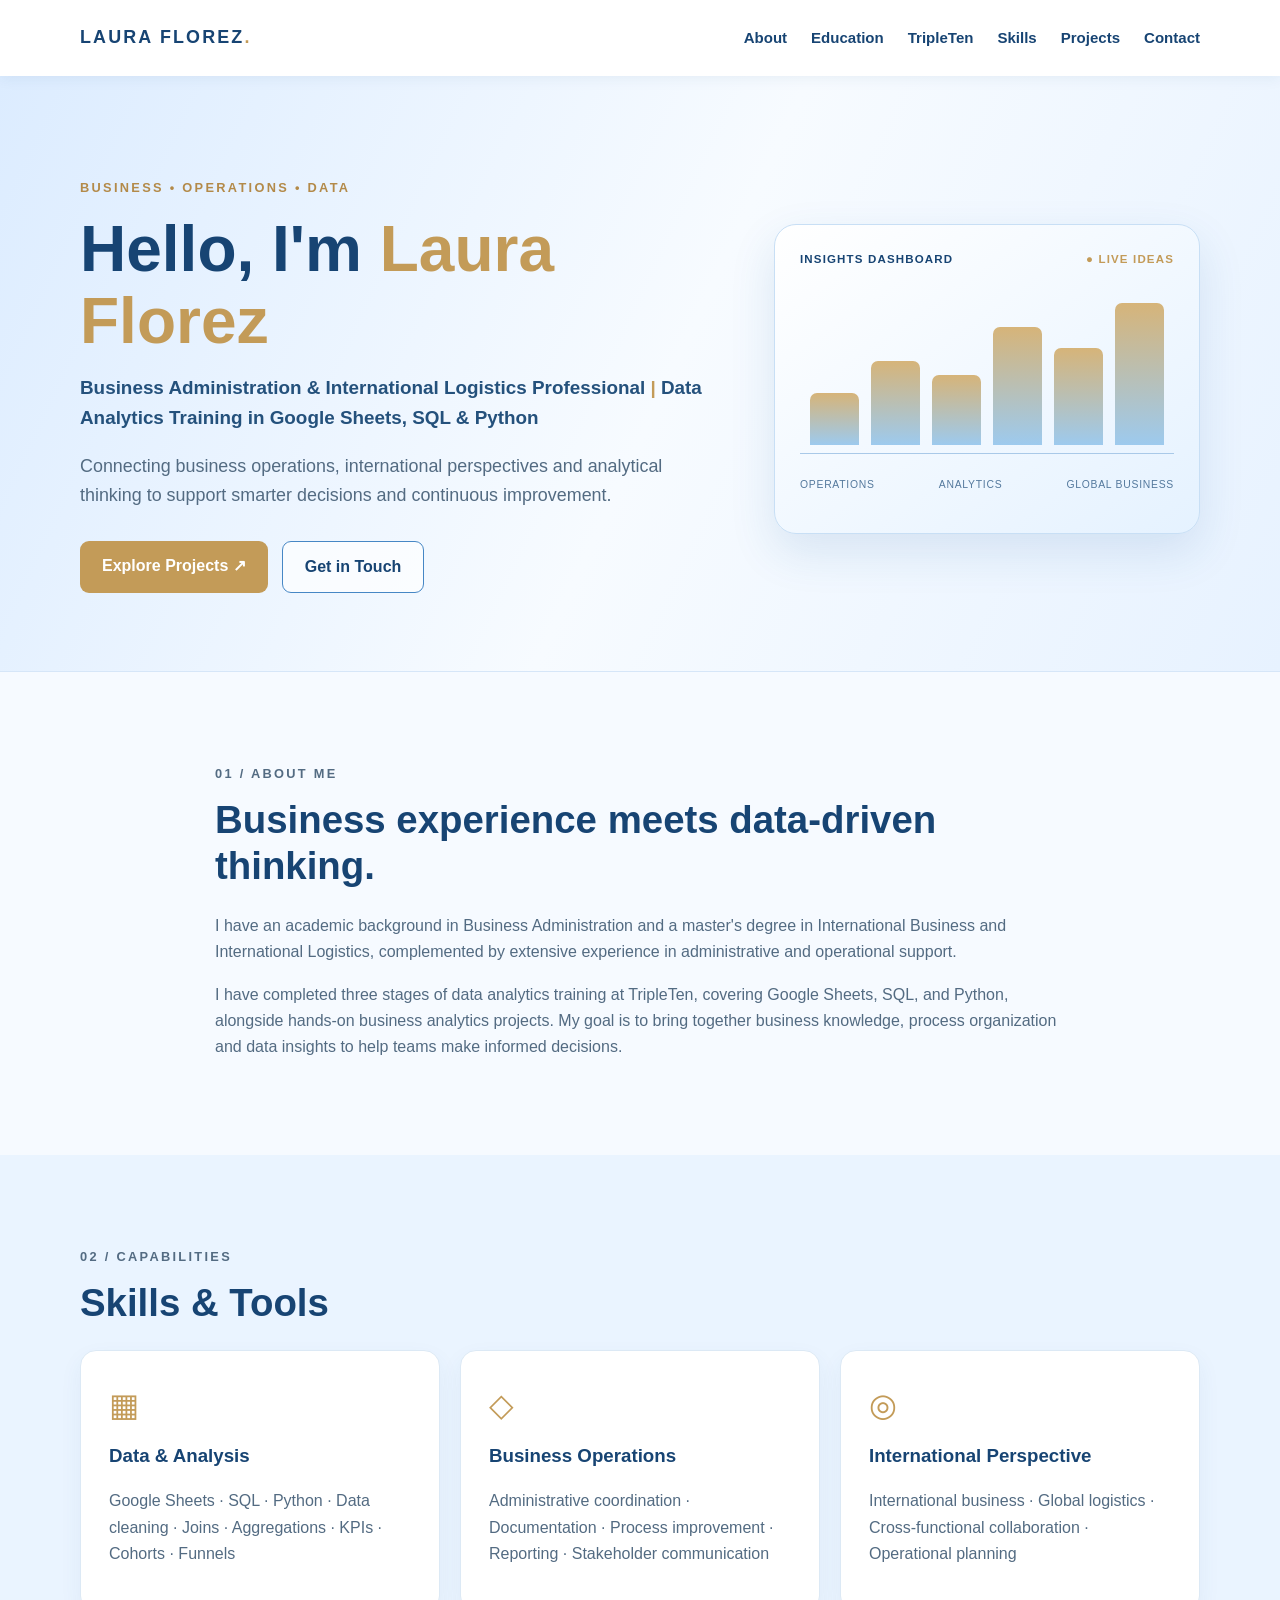
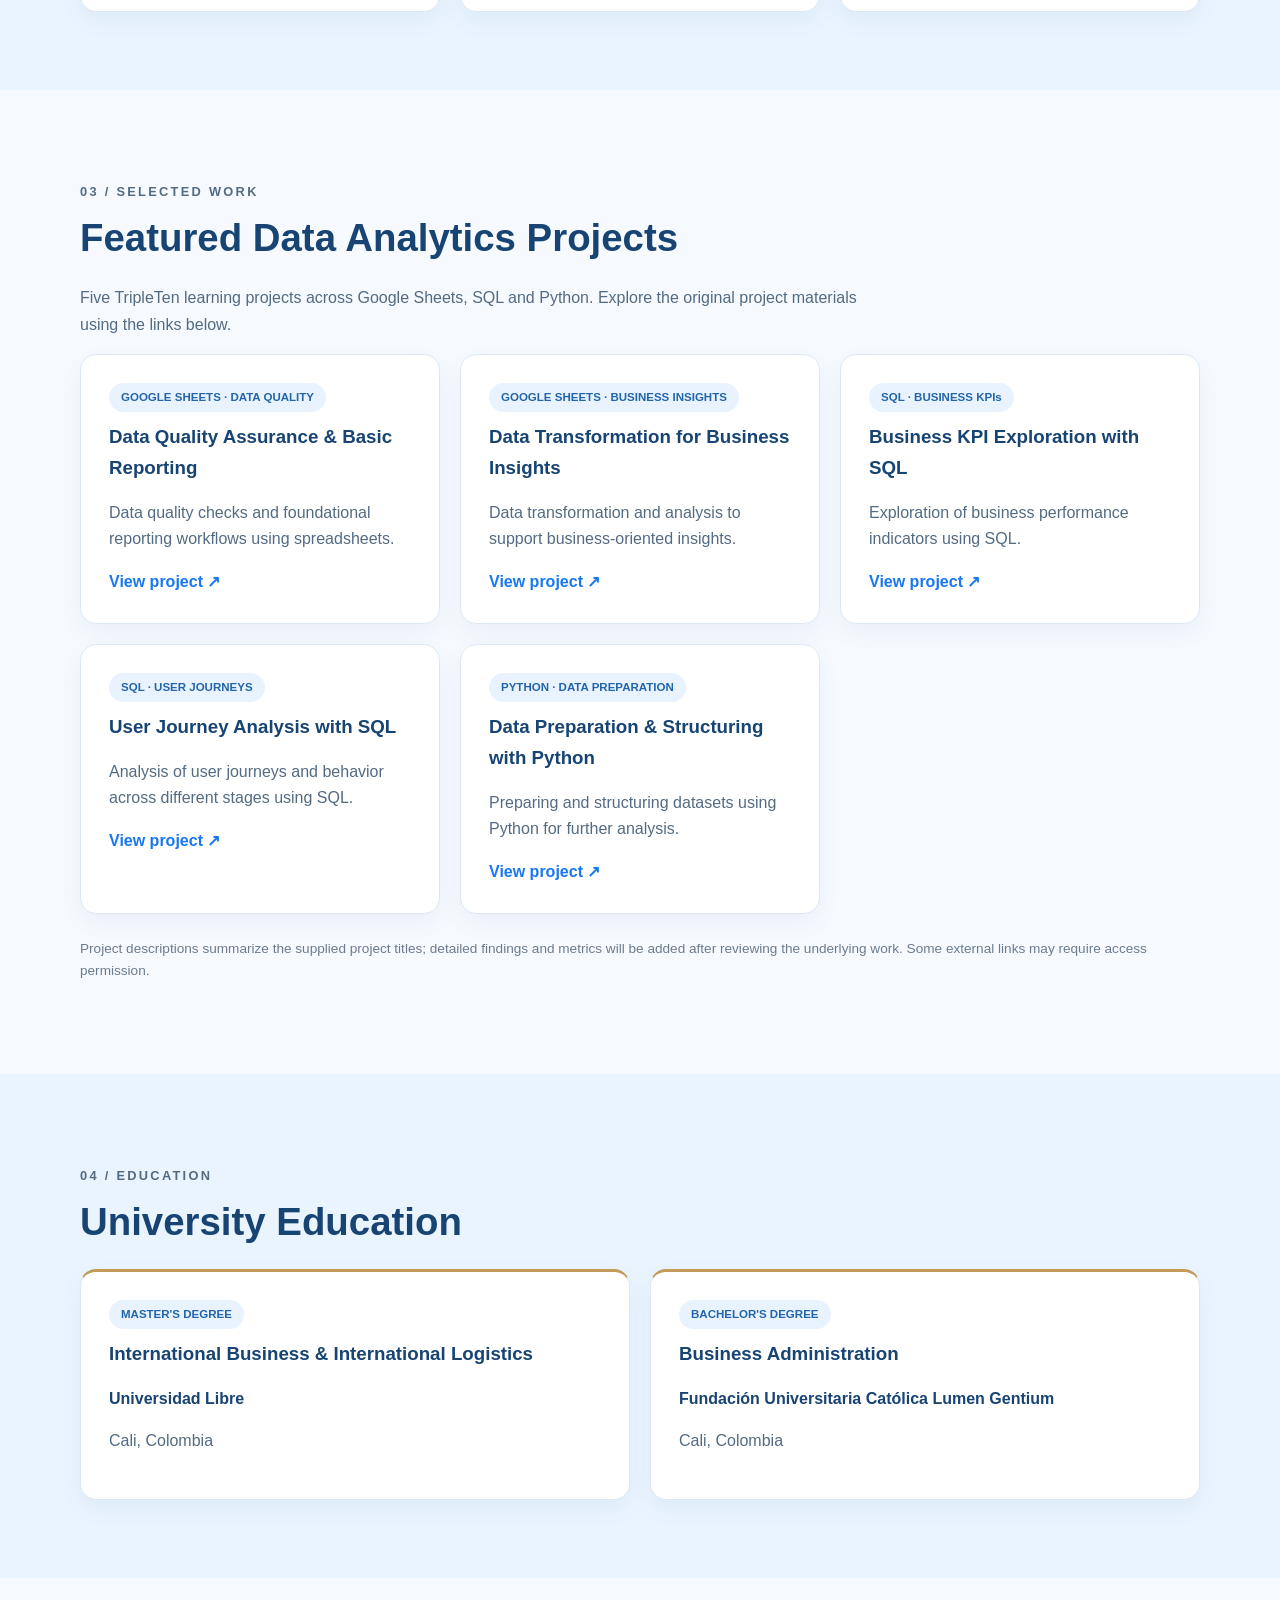
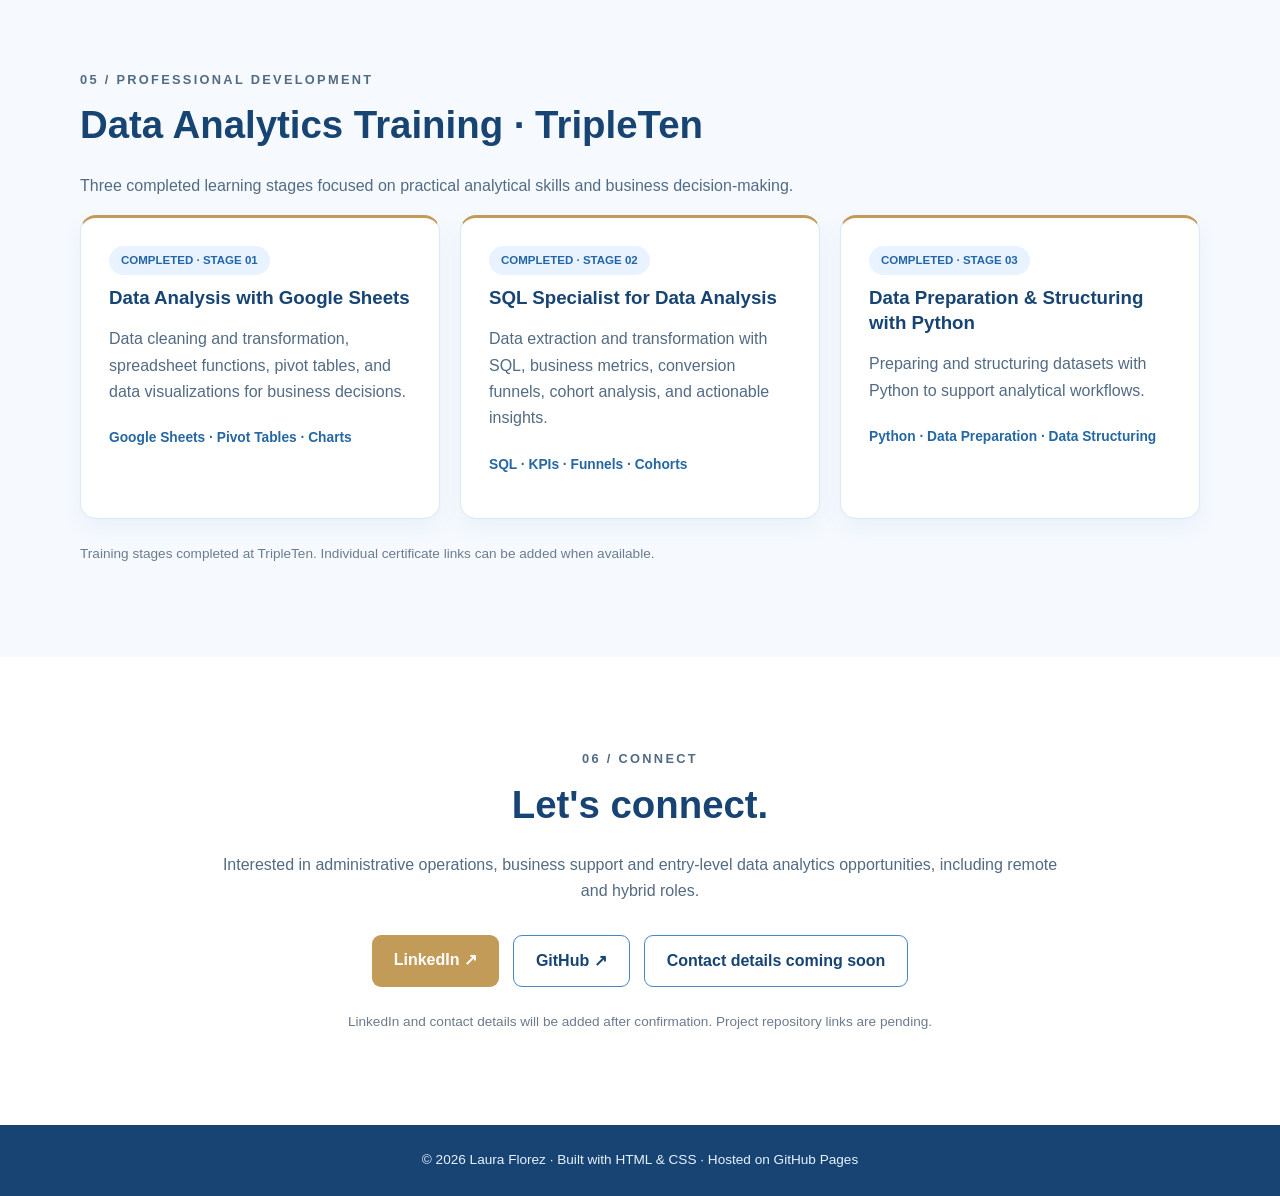
==== commit cad84e07: "Add files via upload" ====
--- a/index.html
+++ b/index.html
@@ -36,7 +36,7 @@
     </section>
     <section class="section" id="about"><div class="container narrow"><p class="eyebrow">01 / ABOUT ME</p><h2>Business experience meets data-driven thinking.</h2><p>I have an academic background in Business Administration and a master's degree in International Business and International Logistics, complemented by extensive experience in administrative and operational support.</p><p>I have completed three stages of data analytics training at TripleTen, covering Google Sheets, SQL, and Python, alongside hands-on business analytics projects. My goal is to bring together business knowledge, process organization and data insights to help teams make informed decisions.</p></div></section>
     <section class="section muted" id="skills"><div class="container"><p class="eyebrow">02 / CAPABILITIES</p><h2>Skills & Tools</h2><div class="cards three"><article class="card"><div class="symbol">▦</div><h3>Data & Analysis</h3><p>Google Sheets · SQL · Python · Data cleaning · Joins · Aggregations · KPIs · Cohorts · Funnels</p></article><article class="card"><div class="symbol">◇</div><h3>Business Operations</h3><p>Administrative coordination · Documentation · Process improvement · Reporting · Stakeholder communication</p></article><article class="card"><div class="symbol">◎</div><h3>International Perspective</h3><p>International business · Global logistics · Cross-functional collaboration · Operational planning</p></article></div></div></section>
-    <section class="section" id="projects"><div class="container"><p class="eyebrow">03 / SELECTED WORK</p><h2>Data Analytics Projects</h2><p class="section-intro">Practice projects that demonstrate analytical reasoning, SQL and business-oriented recommendations. Replace the sample links with your actual GitHub repositories.</p><div class="cards three"><article class="card project"><span class="tag">SQL · BUSINESS KPIs</span><h3>Sales & Campaign Performance</h3><p>Analyzed revenue, costs, gross profit, margins and marketing campaign ROI to identify business opportunities.</p><a href="https://github.com/lauraflorezTECH" target="_blank" rel="noopener noreferrer">Project link coming soon ↗</a></article><article class="card project"><span class="tag">SQL · RETENTION</span><h3>Customer Retention & Cohorts</h3><p>Explored customer retention patterns by signup cohort and segment to inform engagement strategies.</p><a href="https://github.com/lauraflorezTECH" target="_blank" rel="noopener noreferrer">Project link coming soon ↗</a></article><article class="card project"><span class="tag">SQL · CONVERSION</span><h3>E-commerce Funnel Analysis</h3><p>Examined conversion stages and modeled improvements to understand potential purchase impact.</p><a href="https://github.com/lauraflorezTECH" target="_blank" rel="noopener noreferrer">Project link coming soon ↗</a></article></div></div></section>
+    <section class="section" id="projects"><div class="container"><p class="eyebrow">03 / SELECTED WORK</p><h2>Featured Data Analytics Projects</h2><p class="section-intro">Five TripleTen learning projects across Google Sheets, SQL and Python. Explore the original project materials using the links below.</p><div class="cards three"><article class="card project"><span class="tag">GOOGLE SHEETS · DATA QUALITY</span><h3>Data Quality Assurance & Basic Reporting</h3><p>Data quality checks and foundational reporting workflows using spreadsheets.</p><a href="https://docs.google.com/spreadsheets/d/11XRhuISqxcXRchN7dpdIYk6GBSbbOtST/edit?usp=edit" target="_blank" rel="noopener noreferrer">View project ↗</a></article><article class="card project"><span class="tag">GOOGLE SHEETS · BUSINESS INSIGHTS</span><h3>Data Transformation for Business Insights</h3><p>Data transformation and analysis to support business-oriented insights.</p><a href="https://docs.google.com/spreadsheets/d/1bOqhrLAzeNGHW8TFW4hsB2z8_8GACl3E7jQmsMnUe9U/edit?usp=edit" target="_blank" rel="noopener noreferrer">View project ↗</a></article><article class="card project"><span class="tag">SQL · BUSINESS KPIs</span><h3>Business KPI Exploration with SQL</h3><p>Exploration of business performance indicators using SQL.</p><a href="https://docs.google.com/spreadsheets/d/1y5FAKw8uwq8NyGco3hAxqrmJAXDMZsDulTSN2XrCa5k/edit?usp=edit" target="_blank" rel="noopener noreferrer">View project ↗</a></article><article class="card project"><span class="tag">SQL · USER JOURNEYS</span><h3>User Journey Analysis with SQL</h3><p>Analysis of user journeys and behavior across different stages using SQL.</p><a href="https://docs.google.com/spreadsheets/d/1R__r_tLXyisZ5pubGoo0KHd0pVHHopxL3mhI_1UdwvY/edit?usp=edit" target="_blank" rel="noopener noreferrer">View project ↗</a></article><article class="card project"><span class="tag">PYTHON · DATA PREPARATION</span><h3>Data Preparation & Structuring with Python</h3><p>Preparing and structuring datasets using Python for further analysis.</p><a href="https://tripleten.com/proxy/pierce/trainers/workspace/shares/e52d116f-dc6b-4842-b9d7-1b195aa86907%3A200190285%3Adata-analyst/archive" target="_blank" rel="noopener noreferrer">View project ↗</a></article></div><p class="small-note">Project descriptions summarize the supplied project titles; detailed findings and metrics will be added after reviewing the underlying work. Some external links may require access permission.</p></div></section>
     <section class="section muted" id="education"><div class="container"><p class="eyebrow">04 / EDUCATION</p><h2>University Education</h2><div class="cards education-grid"><article class="card degree"><span class="tag">MASTER'S DEGREE</span><h3>International Business &amp; International Logistics</h3><p class="institution">Universidad Libre</p><p>Cali, Colombia</p></article><article class="card degree"><span class="tag">BACHELOR'S DEGREE</span><h3>Business Administration</h3><p class="institution">Fundación Universitaria Católica Lumen Gentium</p><p>Cali, Colombia</p></article></div></div></section>
     <section class="section" id="training"><div class="container"><p class="eyebrow">05 / PROFESSIONAL DEVELOPMENT</p><h2>Data Analytics Training · TripleTen</h2><p class="section-intro">Three completed learning stages focused on practical analytical skills and business decision-making.</p><div class="cards three"><article class="card training"><span class="tag">COMPLETED · STAGE 01</span><h3>Data Analysis with Google Sheets</h3><p>Data cleaning and transformation, spreadsheet functions, pivot tables, and data visualizations for business decisions.</p><p class="skill-line">Google Sheets · Pivot Tables · Charts</p></article><article class="card training"><span class="tag">COMPLETED · STAGE 02</span><h3>SQL Specialist for Data Analysis</h3><p>Data extraction and transformation with SQL, business metrics, conversion funnels, cohort analysis, and actionable insights.</p><p class="skill-line">SQL · KPIs · Funnels · Cohorts</p></article><article class="card training"><span class="tag">COMPLETED · STAGE 03</span><h3>Data Preparation &amp; Structuring with Python</h3><p>Preparing and structuring datasets with Python to support analytical workflows.</p><p class="skill-line">Python · Data Preparation · Data Structuring</p></article></div><p class="small-note">Training stages completed at TripleTen. Individual certificate links can be added when available.</p></div></section>
     <section class="section contact" id="contact"><div class="container narrow"><p class="eyebrow">06 / CONNECT</p><h2>Let's connect.</h2><p>Interested in administrative operations, business support and entry-level data analytics opportunities, including remote and hybrid roles.</p><div class="actions"><a class="btn primary" href="#contact" target="_blank" rel="noopener noreferrer">LinkedIn ↗</a><a class="btn outline dark-outline" href="https://github.com/lauraflorezTECH" target="_blank" rel="noopener noreferrer">GitHub ↗</a><a class="btn outline dark-outline" href="#contact">Contact details coming soon</a></div><p class="small-note">LinkedIn and contact details will be added after confirmation. Project repository links are pending.</p></div></section>
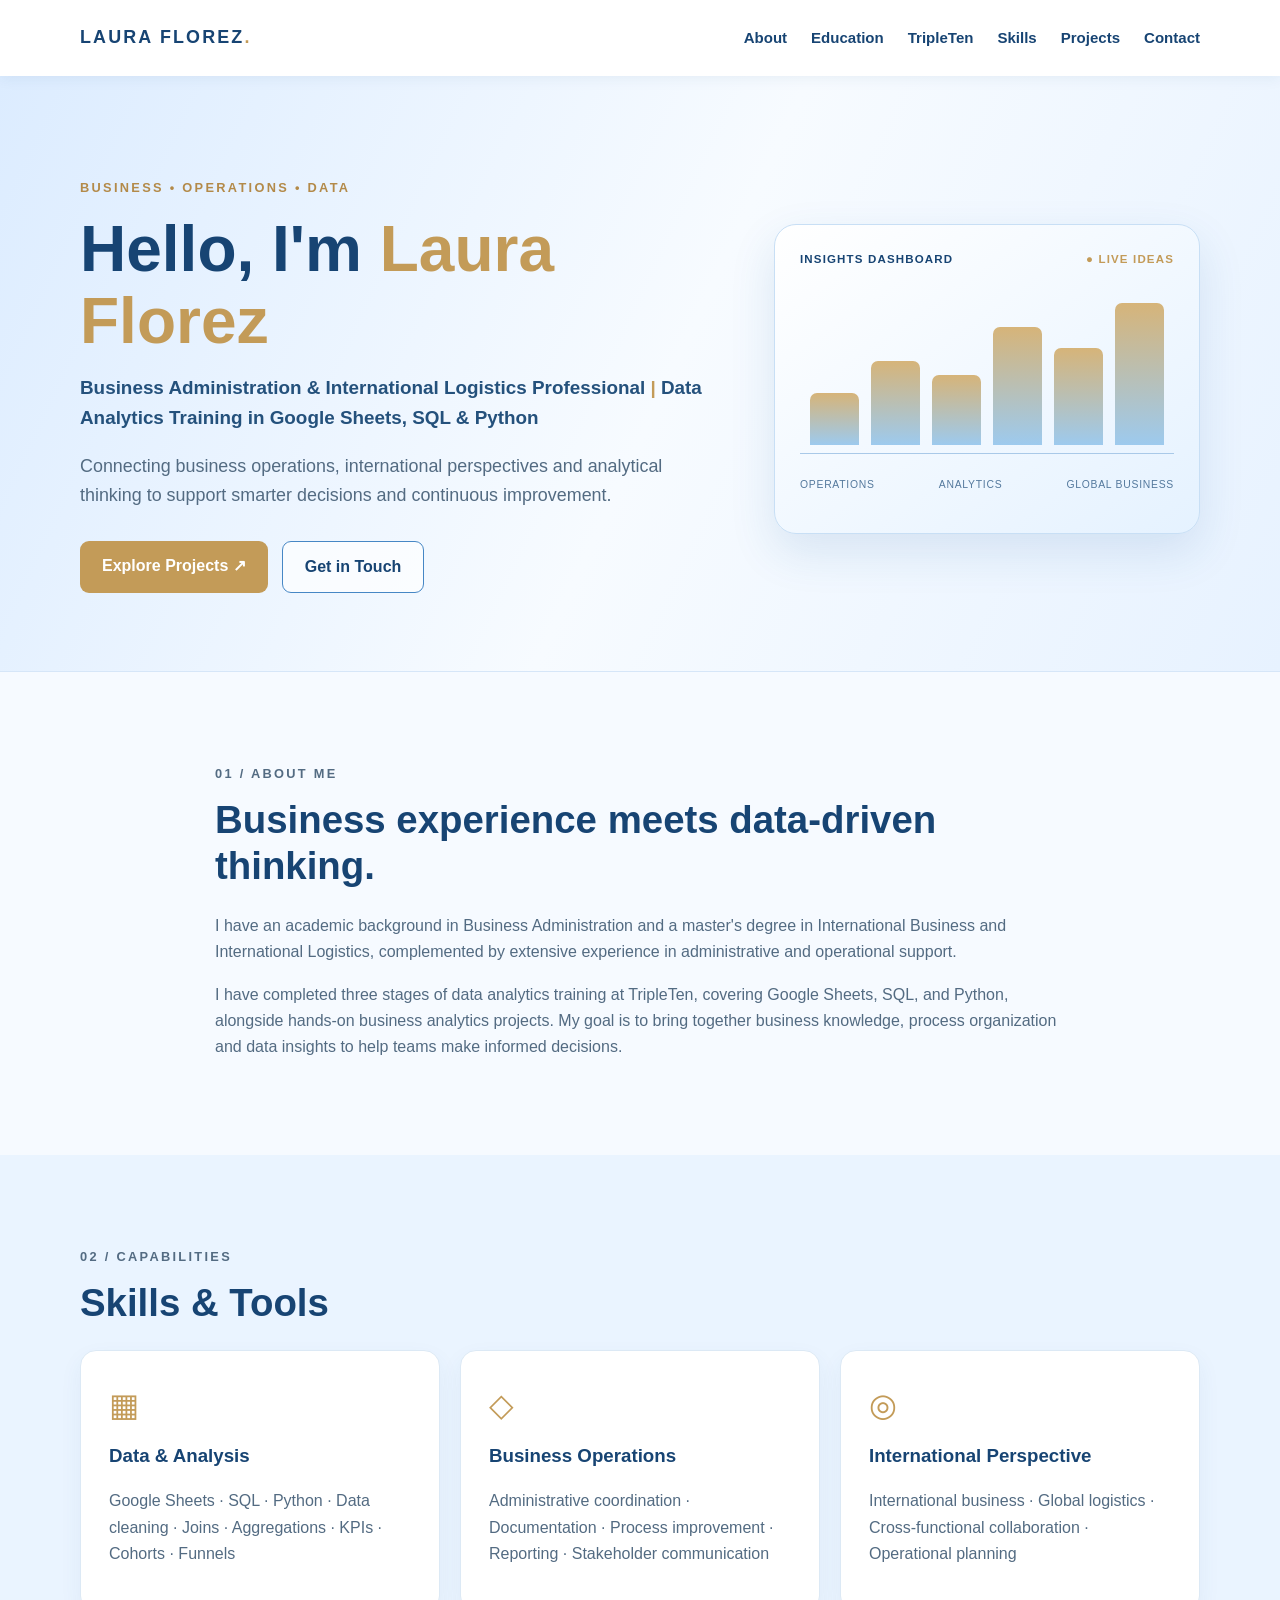
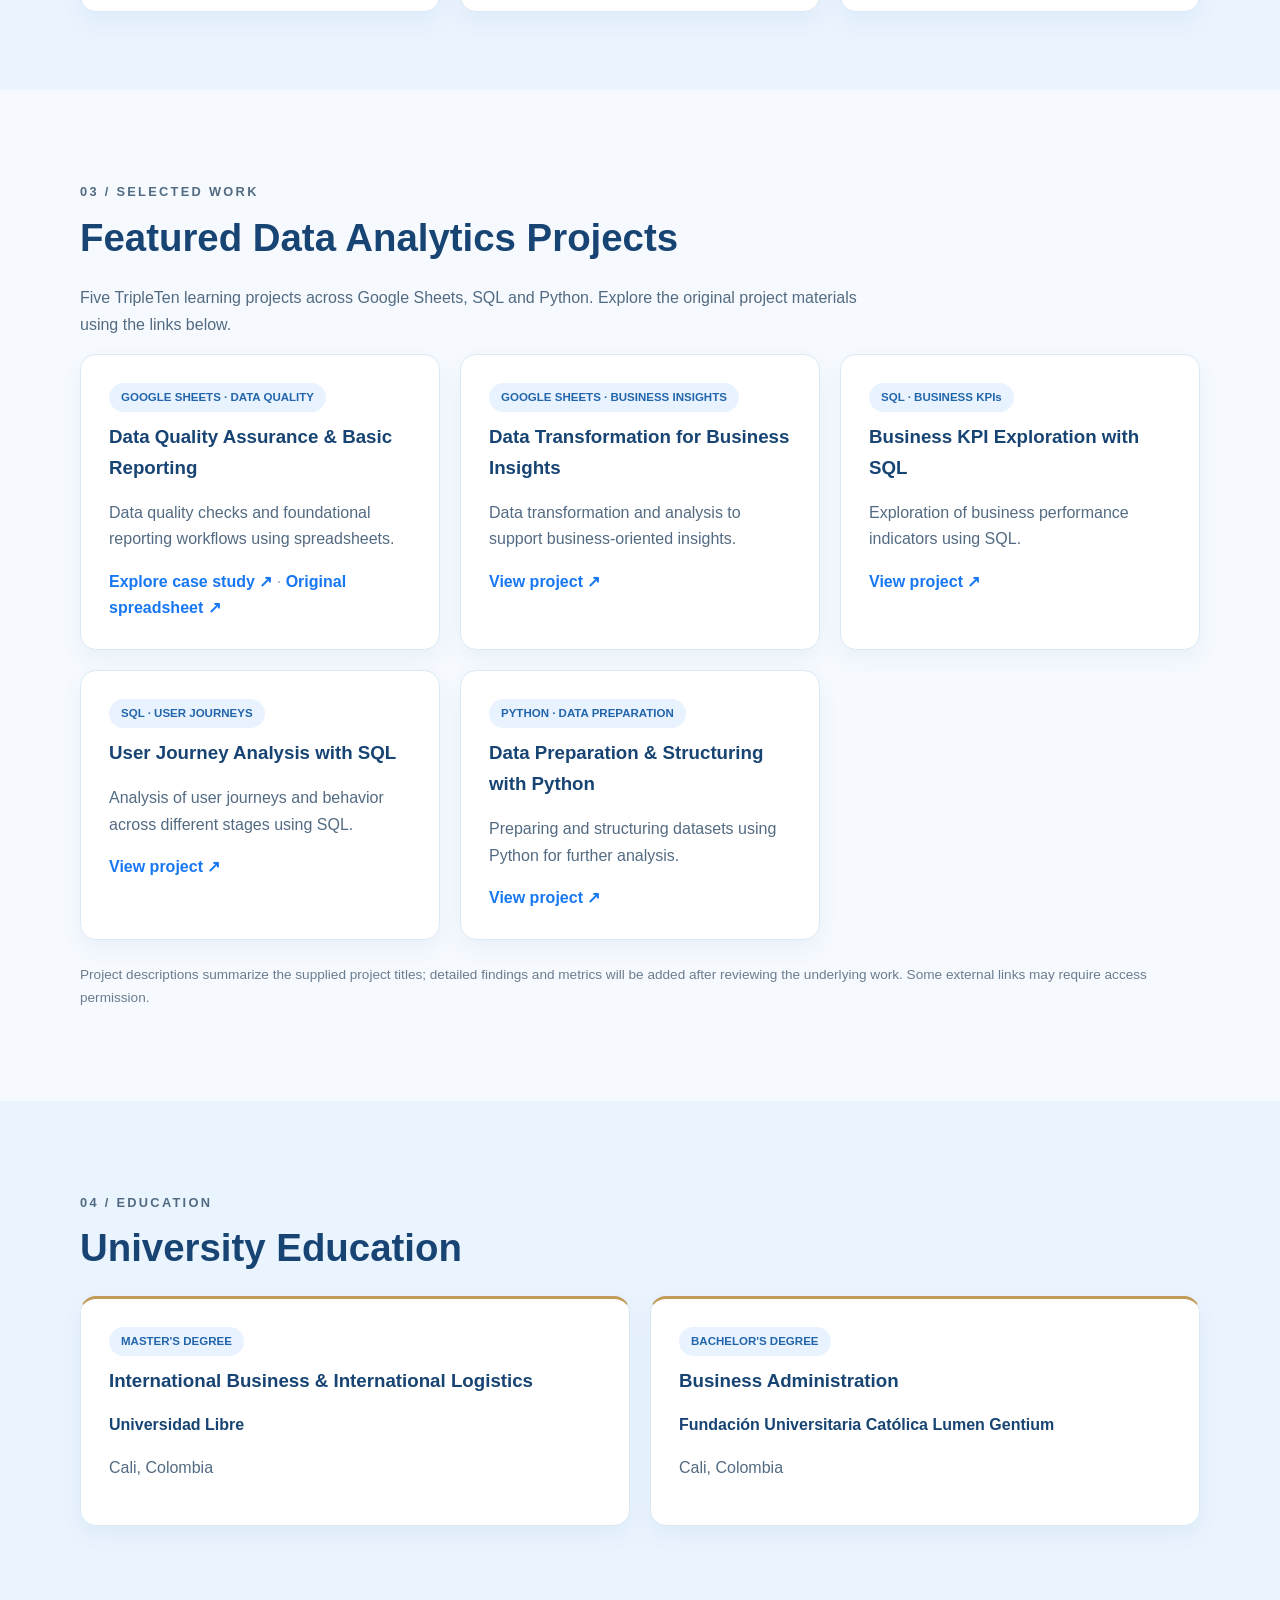
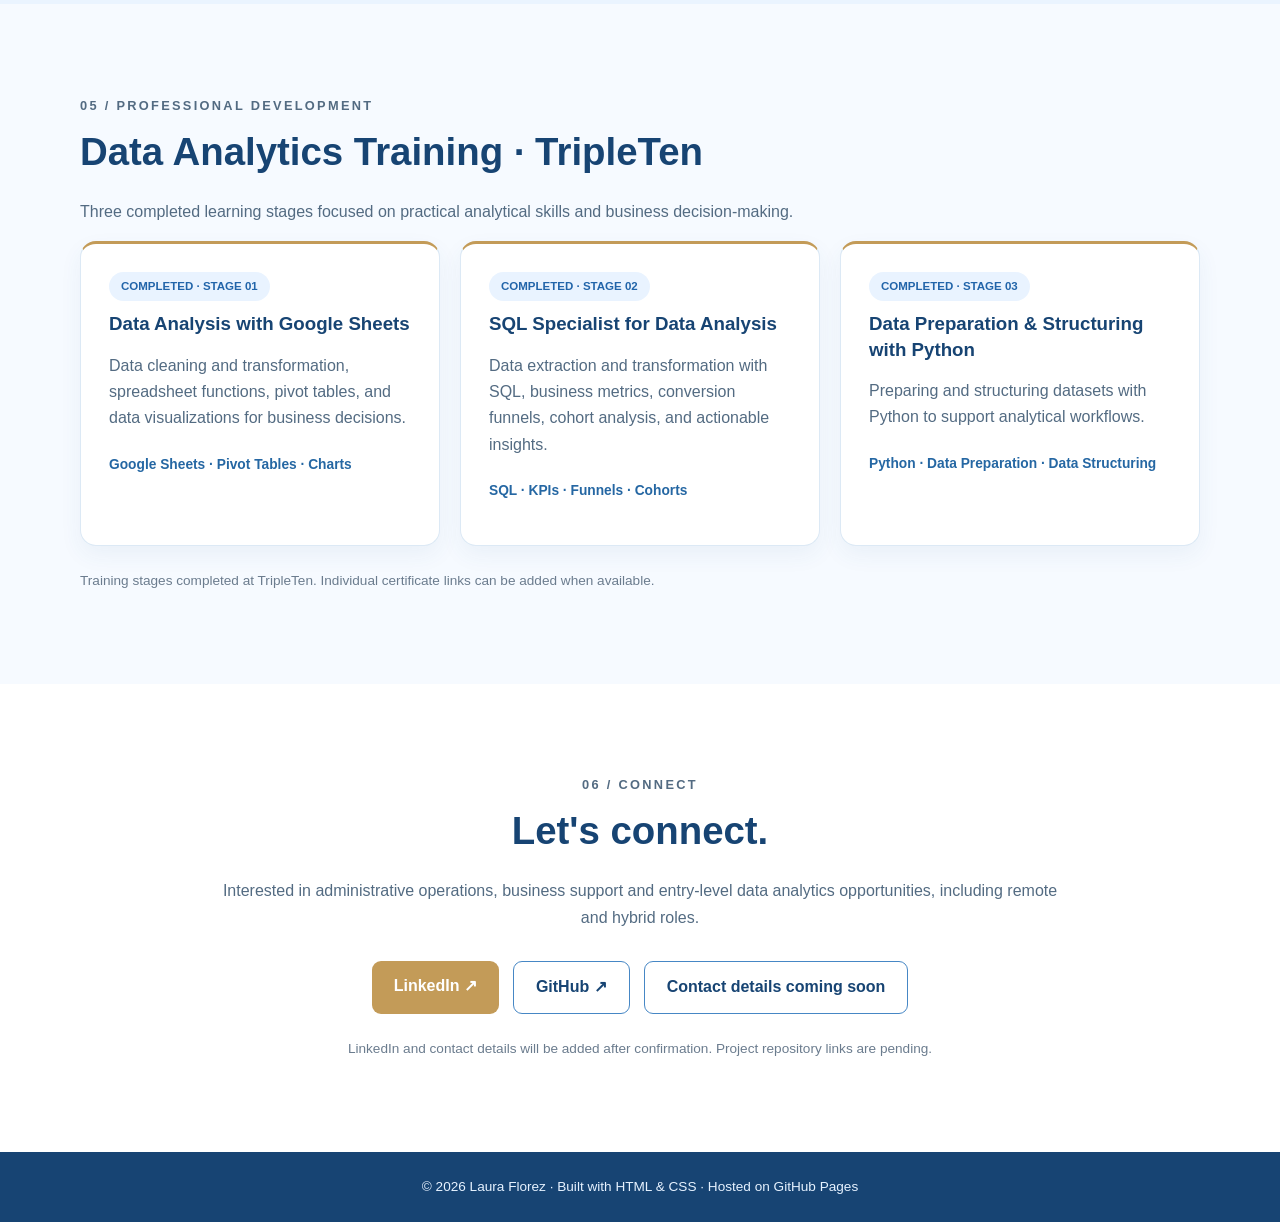
==== commit 0288a8d5: "Add files via upload" ====
--- a/index.html
+++ b/index.html
@@ -36,7 +36,7 @@
     </section>
     <section class="section" id="about"><div class="container narrow"><p class="eyebrow">01 / ABOUT ME</p><h2>Business experience meets data-driven thinking.</h2><p>I have an academic background in Business Administration and a master's degree in International Business and International Logistics, complemented by extensive experience in administrative and operational support.</p><p>I have completed three stages of data analytics training at TripleTen, covering Google Sheets, SQL, and Python, alongside hands-on business analytics projects. My goal is to bring together business knowledge, process organization and data insights to help teams make informed decisions.</p></div></section>
     <section class="section muted" id="skills"><div class="container"><p class="eyebrow">02 / CAPABILITIES</p><h2>Skills & Tools</h2><div class="cards three"><article class="card"><div class="symbol">▦</div><h3>Data & Analysis</h3><p>Google Sheets · SQL · Python · Data cleaning · Joins · Aggregations · KPIs · Cohorts · Funnels</p></article><article class="card"><div class="symbol">◇</div><h3>Business Operations</h3><p>Administrative coordination · Documentation · Process improvement · Reporting · Stakeholder communication</p></article><article class="card"><div class="symbol">◎</div><h3>International Perspective</h3><p>International business · Global logistics · Cross-functional collaboration · Operational planning</p></article></div></div></section>
-    <section class="section" id="projects"><div class="container"><p class="eyebrow">03 / SELECTED WORK</p><h2>Featured Data Analytics Projects</h2><p class="section-intro">Five TripleTen learning projects across Google Sheets, SQL and Python. Explore the original project materials using the links below.</p><div class="cards three"><article class="card project"><span class="tag">GOOGLE SHEETS · DATA QUALITY</span><h3>Data Quality Assurance & Basic Reporting</h3><p>Data quality checks and foundational reporting workflows using spreadsheets.</p><a href="https://docs.google.com/spreadsheets/d/11XRhuISqxcXRchN7dpdIYk6GBSbbOtST/edit?usp=edit" target="_blank" rel="noopener noreferrer">View project ↗</a></article><article class="card project"><span class="tag">GOOGLE SHEETS · BUSINESS INSIGHTS</span><h3>Data Transformation for Business Insights</h3><p>Data transformation and analysis to support business-oriented insights.</p><a href="https://docs.google.com/spreadsheets/d/1bOqhrLAzeNGHW8TFW4hsB2z8_8GACl3E7jQmsMnUe9U/edit?usp=edit" target="_blank" rel="noopener noreferrer">View project ↗</a></article><article class="card project"><span class="tag">SQL · BUSINESS KPIs</span><h3>Business KPI Exploration with SQL</h3><p>Exploration of business performance indicators using SQL.</p><a href="https://docs.google.com/spreadsheets/d/1y5FAKw8uwq8NyGco3hAxqrmJAXDMZsDulTSN2XrCa5k/edit?usp=edit" target="_blank" rel="noopener noreferrer">View project ↗</a></article><article class="card project"><span class="tag">SQL · USER JOURNEYS</span><h3>User Journey Analysis with SQL</h3><p>Analysis of user journeys and behavior across different stages using SQL.</p><a href="https://docs.google.com/spreadsheets/d/1R__r_tLXyisZ5pubGoo0KHd0pVHHopxL3mhI_1UdwvY/edit?usp=edit" target="_blank" rel="noopener noreferrer">View project ↗</a></article><article class="card project"><span class="tag">PYTHON · DATA PREPARATION</span><h3>Data Preparation & Structuring with Python</h3><p>Preparing and structuring datasets using Python for further analysis.</p><a href="https://tripleten.com/proxy/pierce/trainers/workspace/shares/e52d116f-dc6b-4842-b9d7-1b195aa86907%3A200190285%3Adata-analyst/archive" target="_blank" rel="noopener noreferrer">View project ↗</a></article></div><p class="small-note">Project descriptions summarize the supplied project titles; detailed findings and metrics will be added after reviewing the underlying work. Some external links may require access permission.</p></div></section>
+    <section class="section" id="projects"><div class="container"><p class="eyebrow">03 / SELECTED WORK</p><h2>Featured Data Analytics Projects</h2><p class="section-intro">Five TripleTen learning projects across Google Sheets, SQL and Python. Explore the original project materials using the links below.</p><div class="cards three"><article class="card project"><span class="tag">GOOGLE SHEETS · DATA QUALITY</span><h3>Data Quality Assurance & Basic Reporting</h3><p>Data quality checks and foundational reporting workflows using spreadsheets.</p><a href="project-01.html">Explore case study ↗</a> <span class="project-separator"> · </span><a href="https://docs.google.com/spreadsheets/d/11XRhuISqxcXRchN7dpdIYk6GBSbbOtST/edit?usp=edit" target="_blank" rel="noopener noreferrer">Original spreadsheet ↗</a></article><article class="card project"><span class="tag">GOOGLE SHEETS · BUSINESS INSIGHTS</span><h3>Data Transformation for Business Insights</h3><p>Data transformation and analysis to support business-oriented insights.</p><a href="https://docs.google.com/spreadsheets/d/1bOqhrLAzeNGHW8TFW4hsB2z8_8GACl3E7jQmsMnUe9U/edit?usp=edit" target="_blank" rel="noopener noreferrer">View project ↗</a></article><article class="card project"><span class="tag">SQL · BUSINESS KPIs</span><h3>Business KPI Exploration with SQL</h3><p>Exploration of business performance indicators using SQL.</p><a href="https://docs.google.com/spreadsheets/d/1y5FAKw8uwq8NyGco3hAxqrmJAXDMZsDulTSN2XrCa5k/edit?usp=edit" target="_blank" rel="noopener noreferrer">View project ↗</a></article><article class="card project"><span class="tag">SQL · USER JOURNEYS</span><h3>User Journey Analysis with SQL</h3><p>Analysis of user journeys and behavior across different stages using SQL.</p><a href="https://docs.google.com/spreadsheets/d/1R__r_tLXyisZ5pubGoo0KHd0pVHHopxL3mhI_1UdwvY/edit?usp=edit" target="_blank" rel="noopener noreferrer">View project ↗</a></article><article class="card project"><span class="tag">PYTHON · DATA PREPARATION</span><h3>Data Preparation & Structuring with Python</h3><p>Preparing and structuring datasets using Python for further analysis.</p><a href="https://tripleten.com/proxy/pierce/trainers/workspace/shares/e52d116f-dc6b-4842-b9d7-1b195aa86907%3A200190285%3Adata-analyst/archive" target="_blank" rel="noopener noreferrer">View project ↗</a></article></div><p class="small-note">Project descriptions summarize the supplied project titles; detailed findings and metrics will be added after reviewing the underlying work. Some external links may require access permission.</p></div></section>
     <section class="section muted" id="education"><div class="container"><p class="eyebrow">04 / EDUCATION</p><h2>University Education</h2><div class="cards education-grid"><article class="card degree"><span class="tag">MASTER'S DEGREE</span><h3>International Business &amp; International Logistics</h3><p class="institution">Universidad Libre</p><p>Cali, Colombia</p></article><article class="card degree"><span class="tag">BACHELOR'S DEGREE</span><h3>Business Administration</h3><p class="institution">Fundación Universitaria Católica Lumen Gentium</p><p>Cali, Colombia</p></article></div></div></section>
     <section class="section" id="training"><div class="container"><p class="eyebrow">05 / PROFESSIONAL DEVELOPMENT</p><h2>Data Analytics Training · TripleTen</h2><p class="section-intro">Three completed learning stages focused on practical analytical skills and business decision-making.</p><div class="cards three"><article class="card training"><span class="tag">COMPLETED · STAGE 01</span><h3>Data Analysis with Google Sheets</h3><p>Data cleaning and transformation, spreadsheet functions, pivot tables, and data visualizations for business decisions.</p><p class="skill-line">Google Sheets · Pivot Tables · Charts</p></article><article class="card training"><span class="tag">COMPLETED · STAGE 02</span><h3>SQL Specialist for Data Analysis</h3><p>Data extraction and transformation with SQL, business metrics, conversion funnels, cohort analysis, and actionable insights.</p><p class="skill-line">SQL · KPIs · Funnels · Cohorts</p></article><article class="card training"><span class="tag">COMPLETED · STAGE 03</span><h3>Data Preparation &amp; Structuring with Python</h3><p>Preparing and structuring datasets with Python to support analytical workflows.</p><p class="skill-line">Python · Data Preparation · Data Structuring</p></article></div><p class="small-note">Training stages completed at TripleTen. Individual certificate links can be added when available.</p></div></section>
     <section class="section contact" id="contact"><div class="container narrow"><p class="eyebrow">06 / CONNECT</p><h2>Let's connect.</h2><p>Interested in administrative operations, business support and entry-level data analytics opportunities, including remote and hybrid roles.</p><div class="actions"><a class="btn primary" href="#contact" target="_blank" rel="noopener noreferrer">LinkedIn ↗</a><a class="btn outline dark-outline" href="https://github.com/lauraflorezTECH" target="_blank" rel="noopener noreferrer">GitHub ↗</a><a class="btn outline dark-outline" href="#contact">Contact details coming soon</a></div><p class="small-note">LinkedIn and contact details will be added after confirmation. Project repository links are pending.</p></div></section>
--- a/styles.css
+++ b/styles.css
@@ -2,3 +2,21 @@
 
 /* Education and TripleTen learning stages */
 .education-grid{grid-template-columns:repeat(2,minmax(0,1fr))}.degree,.training{border-top:3px solid var(--gold)}.institution{font-weight:700;color:var(--navy)!important}.skill-line{font-size:.86rem;font-weight:700;color:#2567a3!important;margin-top:22px}.training h3{line-height:1.35}@media(max-width:800px){.education-grid{grid-template-columns:1fr}}
+
+
+/* Project 01 case study additions */
+.case-hero{padding:76px 0;background:linear-gradient(115deg,#dcecff,#f7fbff 55%,#e7f2ff);border-bottom:1px solid #d6e6f8}
+.case-hero h1{font-size:clamp(2.2rem,4.3vw,3.7rem);line-height:1.16;color:var(--navy);margin:12px 0}
+.case-back{color:var(--navy);font-weight:700;text-decoration:none}
+.case-copy{max-width:850px;font-size:1.12rem;color:var(--muted)}
+.case-kpis{display:grid;grid-template-columns:repeat(4,minmax(0,1fr));gap:16px;margin-top:30px}
+.case-kpi span,.case-kpi small{display:block;color:var(--muted);font-size:.82rem}
+.case-kpi strong{display:block;color:var(--navy);font-size:clamp(1.2rem,2.1vw,1.7rem);margin:9px 0;overflow-wrap:anywhere}
+.case-findings{display:grid;grid-template-columns:repeat(3,minmax(0,1fr));gap:20px}
+.case-findings .card{min-width:0}
+.case-emphasis{font-size:1.8rem!important;font-weight:800;color:var(--navy)!important}
+.case-bar{background:#e4effa;border-radius:999px;height:18px;overflow:hidden;margin:25px 0}
+.case-bar span{display:block;background:linear-gradient(90deg,var(--gold),var(--blue));height:100%;border-radius:999px}
+.project-separator{color:#8ca4bc}
+@media(max-width:900px){.case-kpis{grid-template-columns:repeat(2,minmax(0,1fr))}.case-findings{grid-template-columns:1fr}}
+@media(max-width:540px){.case-kpis{grid-template-columns:1fr}.case-hero{padding:50px 0}.case-back{font-size:.84rem}}
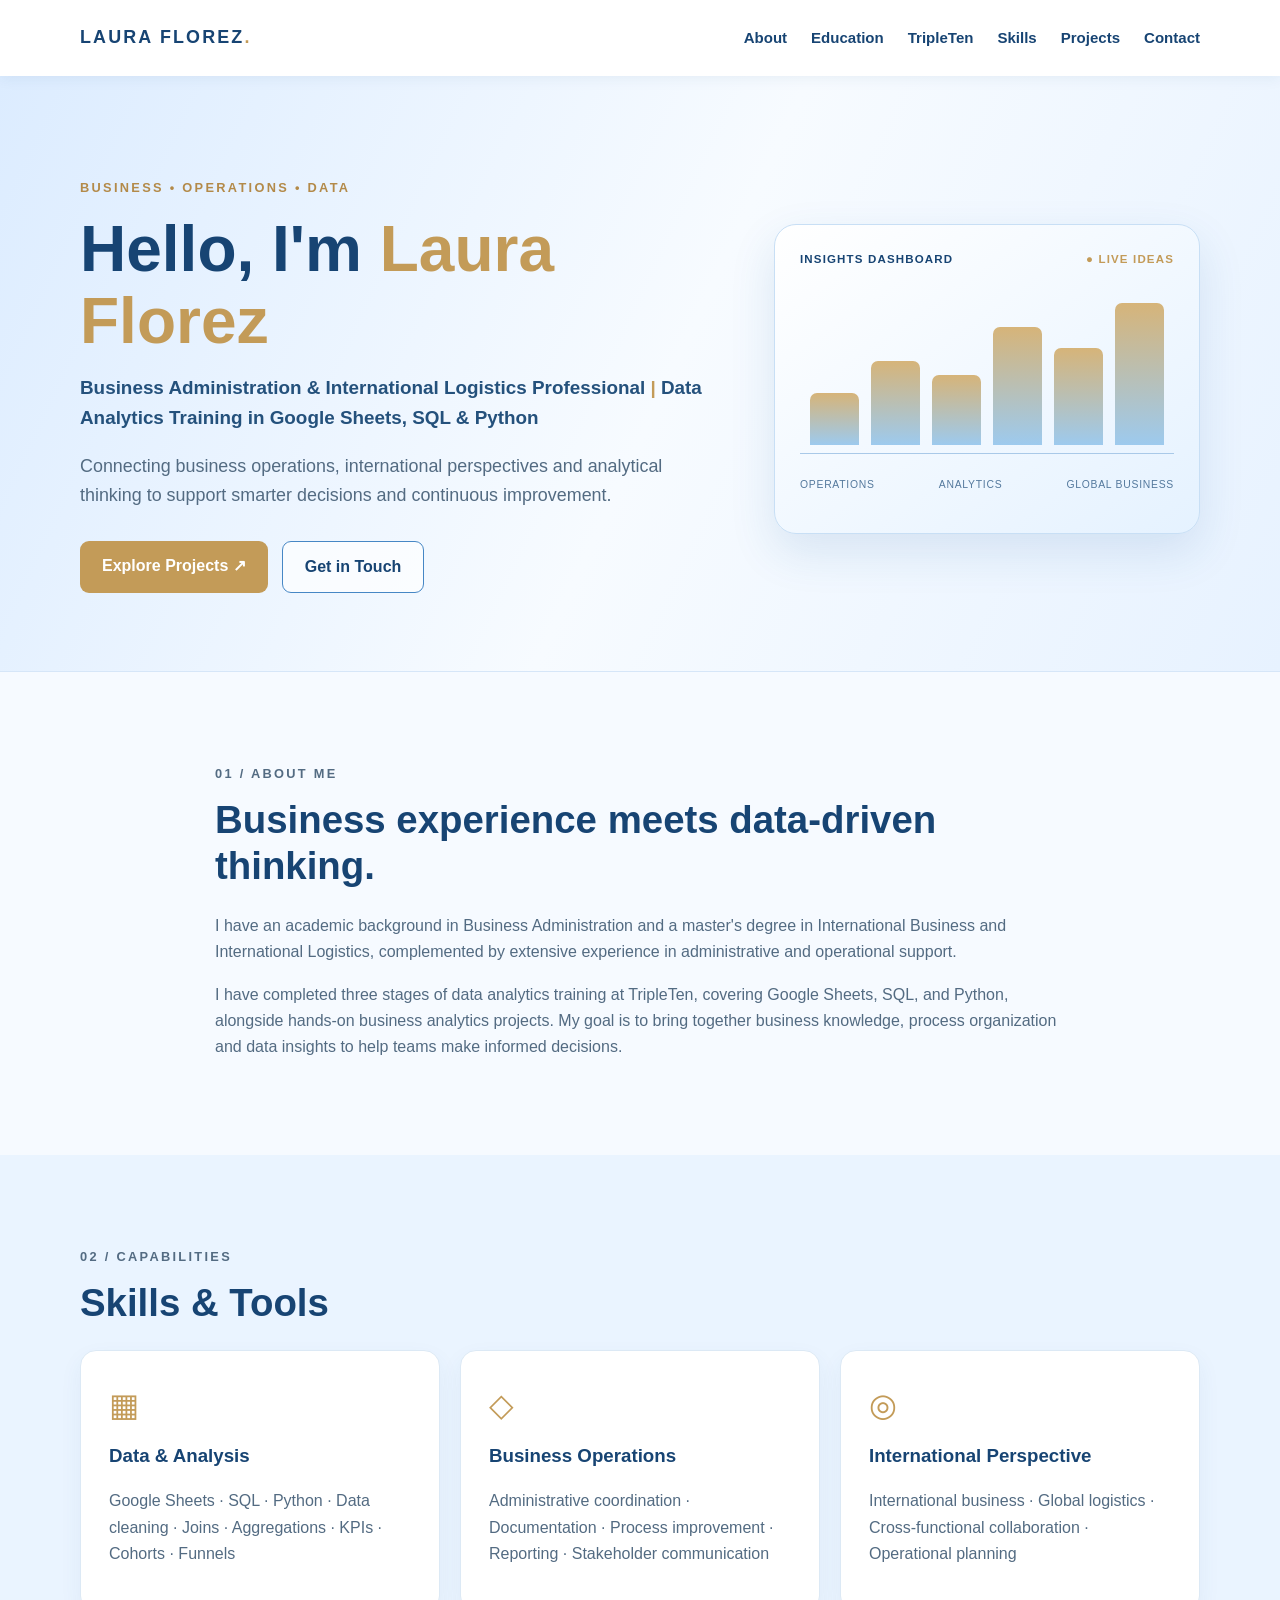
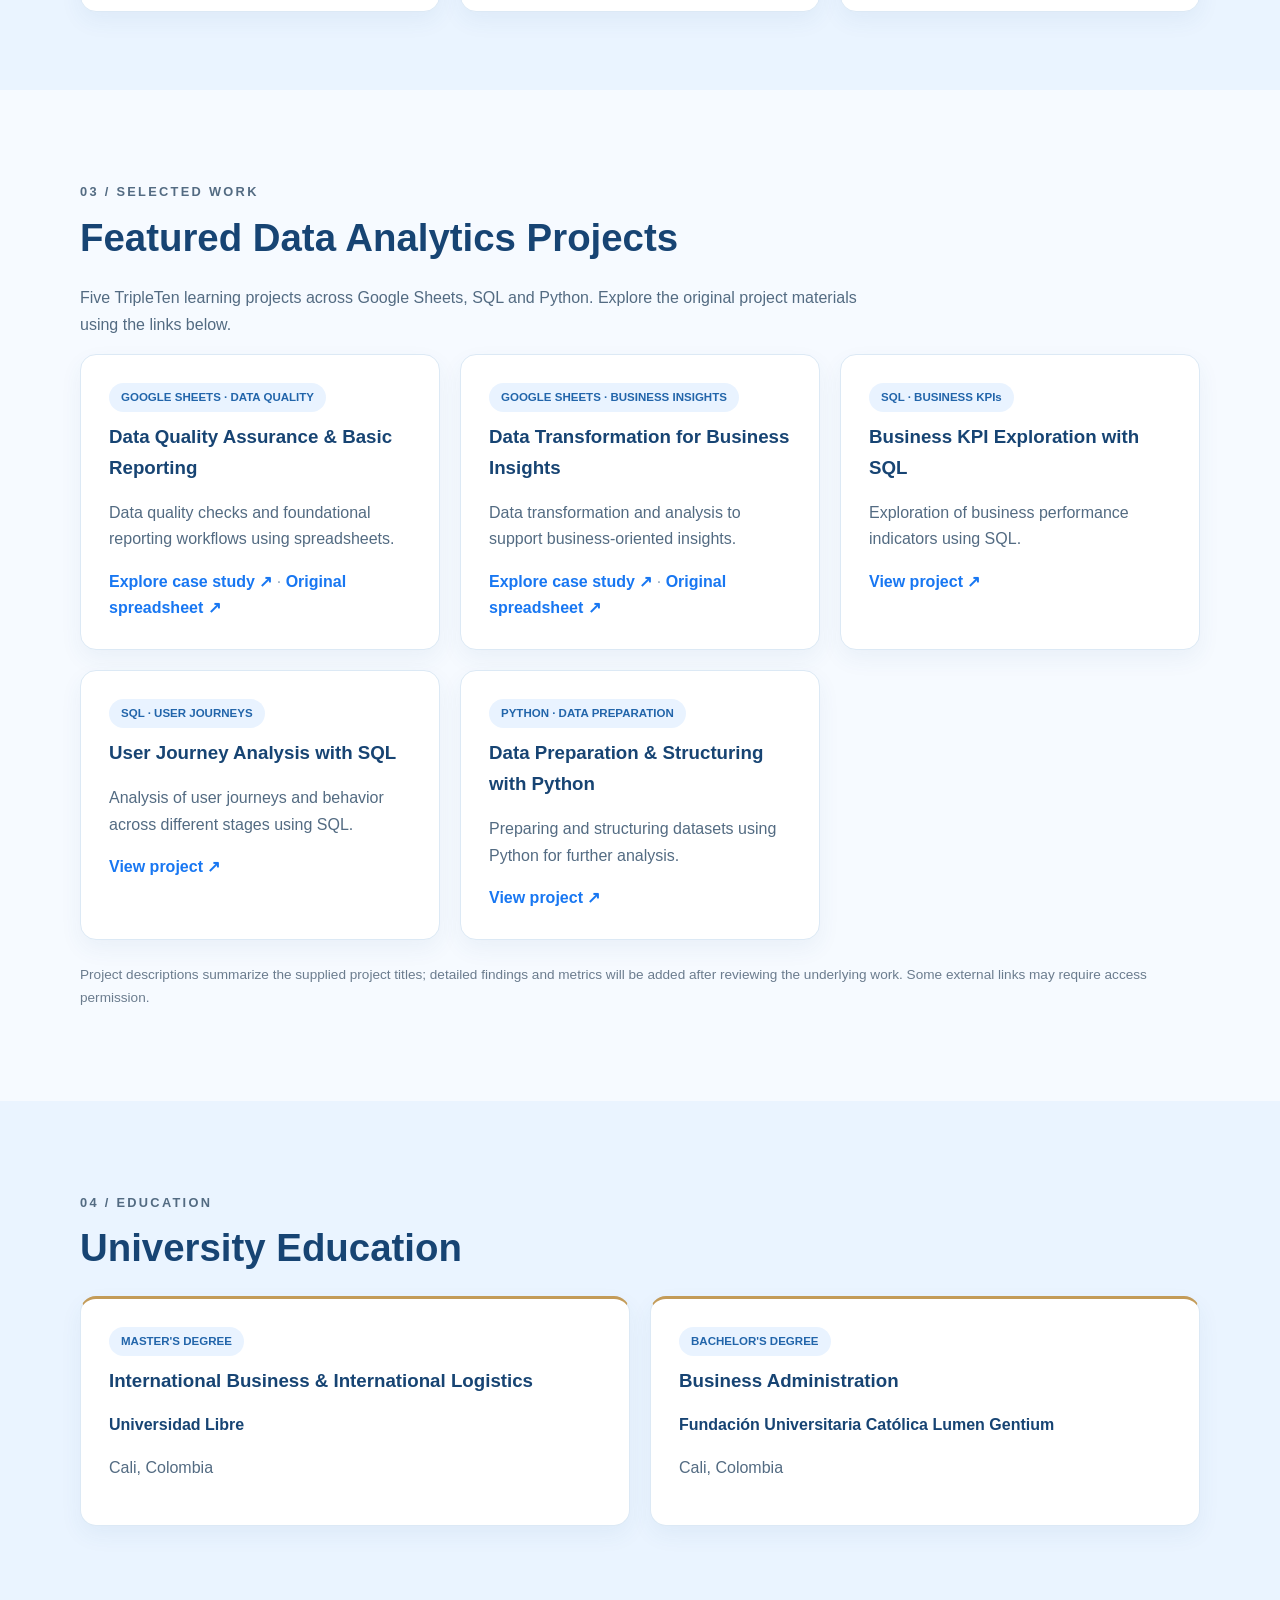
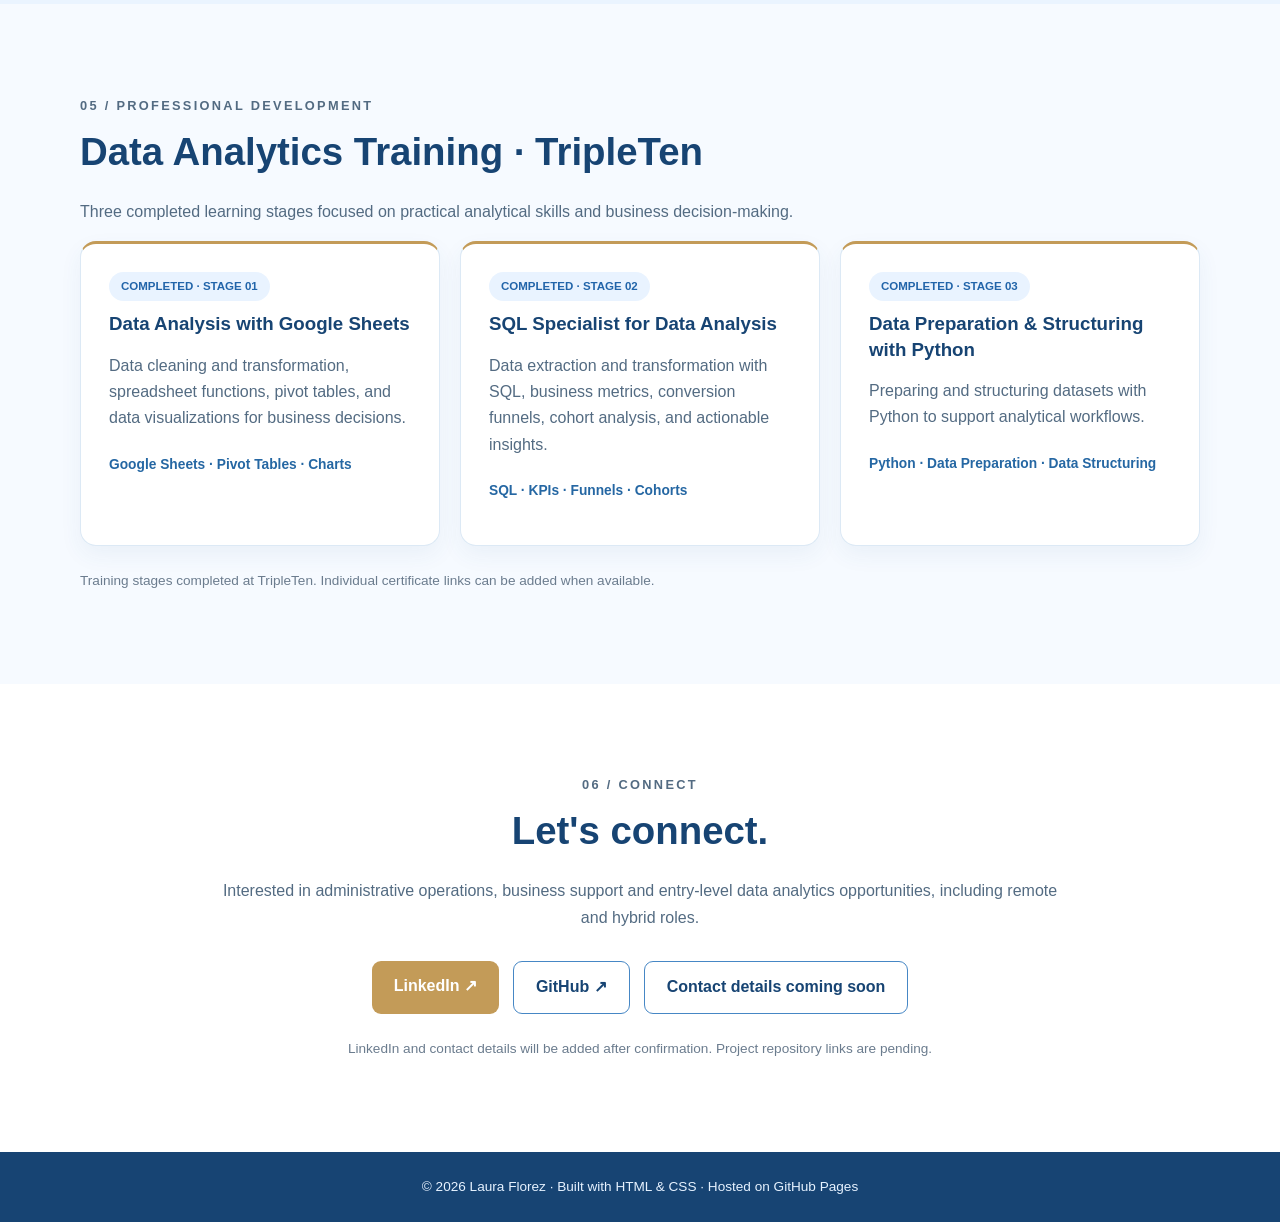
==== commit 077d75cc: "Add files via upload" ====
--- a/index.html
+++ b/index.html
@@ -36,7 +36,7 @@
     </section>
     <section class="section" id="about"><div class="container narrow"><p class="eyebrow">01 / ABOUT ME</p><h2>Business experience meets data-driven thinking.</h2><p>I have an academic background in Business Administration and a master's degree in International Business and International Logistics, complemented by extensive experience in administrative and operational support.</p><p>I have completed three stages of data analytics training at TripleTen, covering Google Sheets, SQL, and Python, alongside hands-on business analytics projects. My goal is to bring together business knowledge, process organization and data insights to help teams make informed decisions.</p></div></section>
     <section class="section muted" id="skills"><div class="container"><p class="eyebrow">02 / CAPABILITIES</p><h2>Skills & Tools</h2><div class="cards three"><article class="card"><div class="symbol">▦</div><h3>Data & Analysis</h3><p>Google Sheets · SQL · Python · Data cleaning · Joins · Aggregations · KPIs · Cohorts · Funnels</p></article><article class="card"><div class="symbol">◇</div><h3>Business Operations</h3><p>Administrative coordination · Documentation · Process improvement · Reporting · Stakeholder communication</p></article><article class="card"><div class="symbol">◎</div><h3>International Perspective</h3><p>International business · Global logistics · Cross-functional collaboration · Operational planning</p></article></div></div></section>
-    <section class="section" id="projects"><div class="container"><p class="eyebrow">03 / SELECTED WORK</p><h2>Featured Data Analytics Projects</h2><p class="section-intro">Five TripleTen learning projects across Google Sheets, SQL and Python. Explore the original project materials using the links below.</p><div class="cards three"><article class="card project"><span class="tag">GOOGLE SHEETS · DATA QUALITY</span><h3>Data Quality Assurance & Basic Reporting</h3><p>Data quality checks and foundational reporting workflows using spreadsheets.</p><a href="project-01.html">Explore case study ↗</a> <span class="project-separator"> · </span><a href="https://docs.google.com/spreadsheets/d/11XRhuISqxcXRchN7dpdIYk6GBSbbOtST/edit?usp=edit" target="_blank" rel="noopener noreferrer">Original spreadsheet ↗</a></article><article class="card project"><span class="tag">GOOGLE SHEETS · BUSINESS INSIGHTS</span><h3>Data Transformation for Business Insights</h3><p>Data transformation and analysis to support business-oriented insights.</p><a href="https://docs.google.com/spreadsheets/d/1bOqhrLAzeNGHW8TFW4hsB2z8_8GACl3E7jQmsMnUe9U/edit?usp=edit" target="_blank" rel="noopener noreferrer">View project ↗</a></article><article class="card project"><span class="tag">SQL · BUSINESS KPIs</span><h3>Business KPI Exploration with SQL</h3><p>Exploration of business performance indicators using SQL.</p><a href="https://docs.google.com/spreadsheets/d/1y5FAKw8uwq8NyGco3hAxqrmJAXDMZsDulTSN2XrCa5k/edit?usp=edit" target="_blank" rel="noopener noreferrer">View project ↗</a></article><article class="card project"><span class="tag">SQL · USER JOURNEYS</span><h3>User Journey Analysis with SQL</h3><p>Analysis of user journeys and behavior across different stages using SQL.</p><a href="https://docs.google.com/spreadsheets/d/1R__r_tLXyisZ5pubGoo0KHd0pVHHopxL3mhI_1UdwvY/edit?usp=edit" target="_blank" rel="noopener noreferrer">View project ↗</a></article><article class="card project"><span class="tag">PYTHON · DATA PREPARATION</span><h3>Data Preparation & Structuring with Python</h3><p>Preparing and structuring datasets using Python for further analysis.</p><a href="https://tripleten.com/proxy/pierce/trainers/workspace/shares/e52d116f-dc6b-4842-b9d7-1b195aa86907%3A200190285%3Adata-analyst/archive" target="_blank" rel="noopener noreferrer">View project ↗</a></article></div><p class="small-note">Project descriptions summarize the supplied project titles; detailed findings and metrics will be added after reviewing the underlying work. Some external links may require access permission.</p></div></section>
+    <section class="section" id="projects"><div class="container"><p class="eyebrow">03 / SELECTED WORK</p><h2>Featured Data Analytics Projects</h2><p class="section-intro">Five TripleTen learning projects across Google Sheets, SQL and Python. Explore the original project materials using the links below.</p><div class="cards three"><article class="card project"><span class="tag">GOOGLE SHEETS · DATA QUALITY</span><h3>Data Quality Assurance & Basic Reporting</h3><p>Data quality checks and foundational reporting workflows using spreadsheets.</p><a href="project-01.html">Explore case study ↗</a> <span class="project-separator"> · </span><a href="https://docs.google.com/spreadsheets/d/11XRhuISqxcXRchN7dpdIYk6GBSbbOtST/edit?usp=edit" target="_blank" rel="noopener noreferrer">Original spreadsheet ↗</a></article><article class="card project"><span class="tag">GOOGLE SHEETS · BUSINESS INSIGHTS</span><h3>Data Transformation for Business Insights</h3><p>Data transformation and analysis to support business-oriented insights.</p><a href="project-02.html">Explore case study ↗</a> <span class="project-separator"> · </span><a href="https://docs.google.com/spreadsheets/d/1bOqhrLAzeNGHW8TFW4hsB2z8_8GACl3E7jQmsMnUe9U/edit?usp=edit" target="_blank" rel="noopener noreferrer">Original spreadsheet ↗</a></article><article class="card project"><span class="tag">SQL · BUSINESS KPIs</span><h3>Business KPI Exploration with SQL</h3><p>Exploration of business performance indicators using SQL.</p><a href="https://docs.google.com/spreadsheets/d/1y5FAKw8uwq8NyGco3hAxqrmJAXDMZsDulTSN2XrCa5k/edit?usp=edit" target="_blank" rel="noopener noreferrer">View project ↗</a></article><article class="card project"><span class="tag">SQL · USER JOURNEYS</span><h3>User Journey Analysis with SQL</h3><p>Analysis of user journeys and behavior across different stages using SQL.</p><a href="https://docs.google.com/spreadsheets/d/1R__r_tLXyisZ5pubGoo0KHd0pVHHopxL3mhI_1UdwvY/edit?usp=edit" target="_blank" rel="noopener noreferrer">View project ↗</a></article><article class="card project"><span class="tag">PYTHON · DATA PREPARATION</span><h3>Data Preparation & Structuring with Python</h3><p>Preparing and structuring datasets using Python for further analysis.</p><a href="https://tripleten.com/proxy/pierce/trainers/workspace/shares/e52d116f-dc6b-4842-b9d7-1b195aa86907%3A200190285%3Adata-analyst/archive" target="_blank" rel="noopener noreferrer">View project ↗</a></article></div><p class="small-note">Project descriptions summarize the supplied project titles; detailed findings and metrics will be added after reviewing the underlying work. Some external links may require access permission.</p></div></section>
     <section class="section muted" id="education"><div class="container"><p class="eyebrow">04 / EDUCATION</p><h2>University Education</h2><div class="cards education-grid"><article class="card degree"><span class="tag">MASTER'S DEGREE</span><h3>International Business &amp; International Logistics</h3><p class="institution">Universidad Libre</p><p>Cali, Colombia</p></article><article class="card degree"><span class="tag">BACHELOR'S DEGREE</span><h3>Business Administration</h3><p class="institution">Fundación Universitaria Católica Lumen Gentium</p><p>Cali, Colombia</p></article></div></div></section>
     <section class="section" id="training"><div class="container"><p class="eyebrow">05 / PROFESSIONAL DEVELOPMENT</p><h2>Data Analytics Training · TripleTen</h2><p class="section-intro">Three completed learning stages focused on practical analytical skills and business decision-making.</p><div class="cards three"><article class="card training"><span class="tag">COMPLETED · STAGE 01</span><h3>Data Analysis with Google Sheets</h3><p>Data cleaning and transformation, spreadsheet functions, pivot tables, and data visualizations for business decisions.</p><p class="skill-line">Google Sheets · Pivot Tables · Charts</p></article><article class="card training"><span class="tag">COMPLETED · STAGE 02</span><h3>SQL Specialist for Data Analysis</h3><p>Data extraction and transformation with SQL, business metrics, conversion funnels, cohort analysis, and actionable insights.</p><p class="skill-line">SQL · KPIs · Funnels · Cohorts</p></article><article class="card training"><span class="tag">COMPLETED · STAGE 03</span><h3>Data Preparation &amp; Structuring with Python</h3><p>Preparing and structuring datasets with Python to support analytical workflows.</p><p class="skill-line">Python · Data Preparation · Data Structuring</p></article></div><p class="small-note">Training stages completed at TripleTen. Individual certificate links can be added when available.</p></div></section>
     <section class="section contact" id="contact"><div class="container narrow"><p class="eyebrow">06 / CONNECT</p><h2>Let's connect.</h2><p>Interested in administrative operations, business support and entry-level data analytics opportunities, including remote and hybrid roles.</p><div class="actions"><a class="btn primary" href="#contact" target="_blank" rel="noopener noreferrer">LinkedIn ↗</a><a class="btn outline dark-outline" href="https://github.com/lauraflorezTECH" target="_blank" rel="noopener noreferrer">GitHub ↗</a><a class="btn outline dark-outline" href="#contact">Contact details coming soon</a></div><p class="small-note">LinkedIn and contact details will be added after confirmation. Project repository links are pending.</p></div></section>
--- a/styles.css
+++ b/styles.css
@@ -20,3 +20,15 @@
 .project-separator{color:#8ca4bc}
 @media(max-width:900px){.case-kpis{grid-template-columns:repeat(2,minmax(0,1fr))}.case-findings{grid-template-columns:1fr}}
 @media(max-width:540px){.case-kpis{grid-template-columns:1fr}.case-hero{padding:50px 0}.case-back{font-size:.84rem}}
+
+/* Case study layout refinements */
+.case-kpis{align-items:stretch}
+.case-kpi{display:flex;flex-direction:column;gap:8px;justify-content:center;min-width:0}
+.case-kpi span,.case-kpi small{line-height:1.45}
+.case-kpi strong{line-height:1.25;margin:4px 0;overflow-wrap:anywhere}
+.case-chart{background:white;border:1px solid #dce9f5;border-radius:16px;padding:28px;margin:24px 0;box-shadow:0 9px 22px #285e9410}
+.case-chart-row{display:grid;grid-template-columns:minmax(180px,1.3fr) minmax(90px,2fr) 75px;align-items:center;gap:16px;margin:18px 0;color:var(--navy)}
+.case-track{height:19px;background:#eaf4ff;border-radius:30px;overflow:hidden}
+.case-track i{display:block;height:100%;background:linear-gradient(90deg,#c39b58,#1877f2);border-radius:30px}
+.case-chart-row strong{text-align:right}
+@media(max-width:650px){.case-chart{padding:18px}.case-chart-row{grid-template-columns:1fr 70px;gap:7px}.case-chart-row span{grid-column:1/-1}.case-track{grid-column:1}.case-chart-row strong{grid-column:2}}
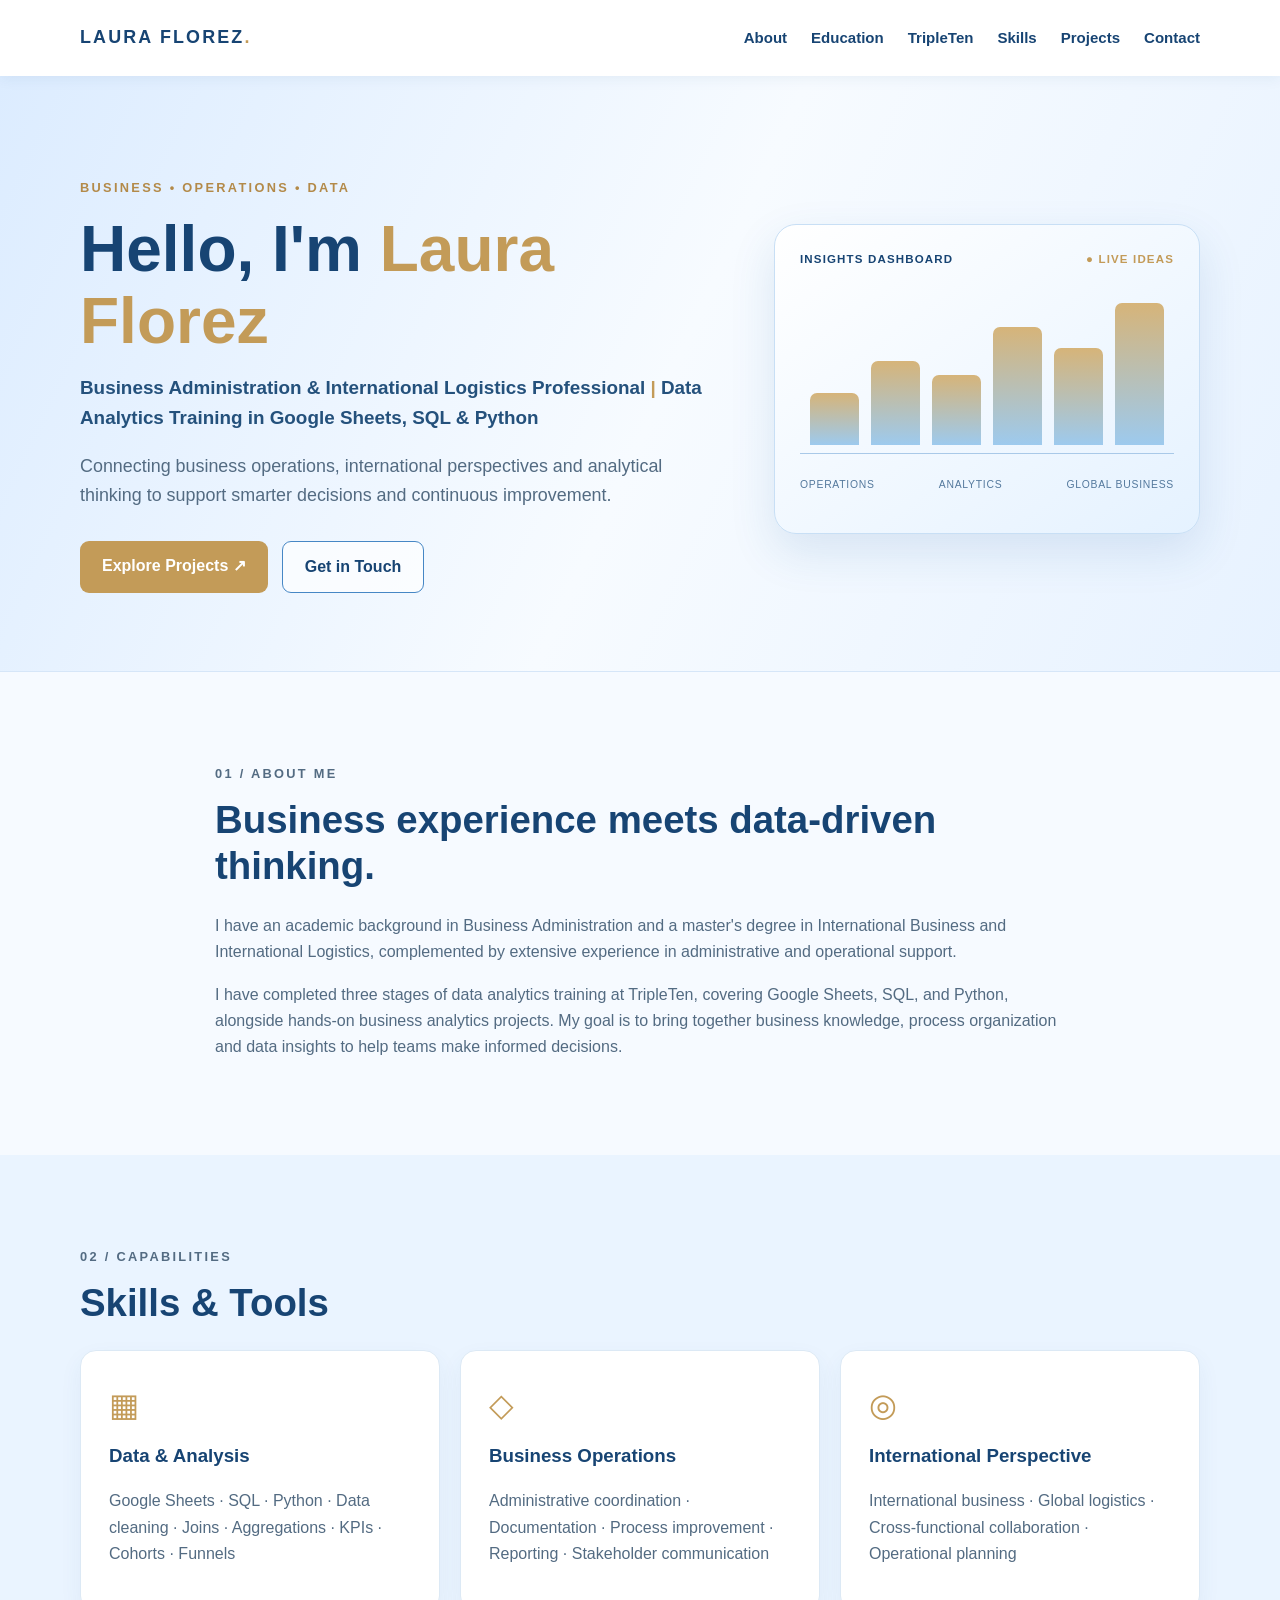
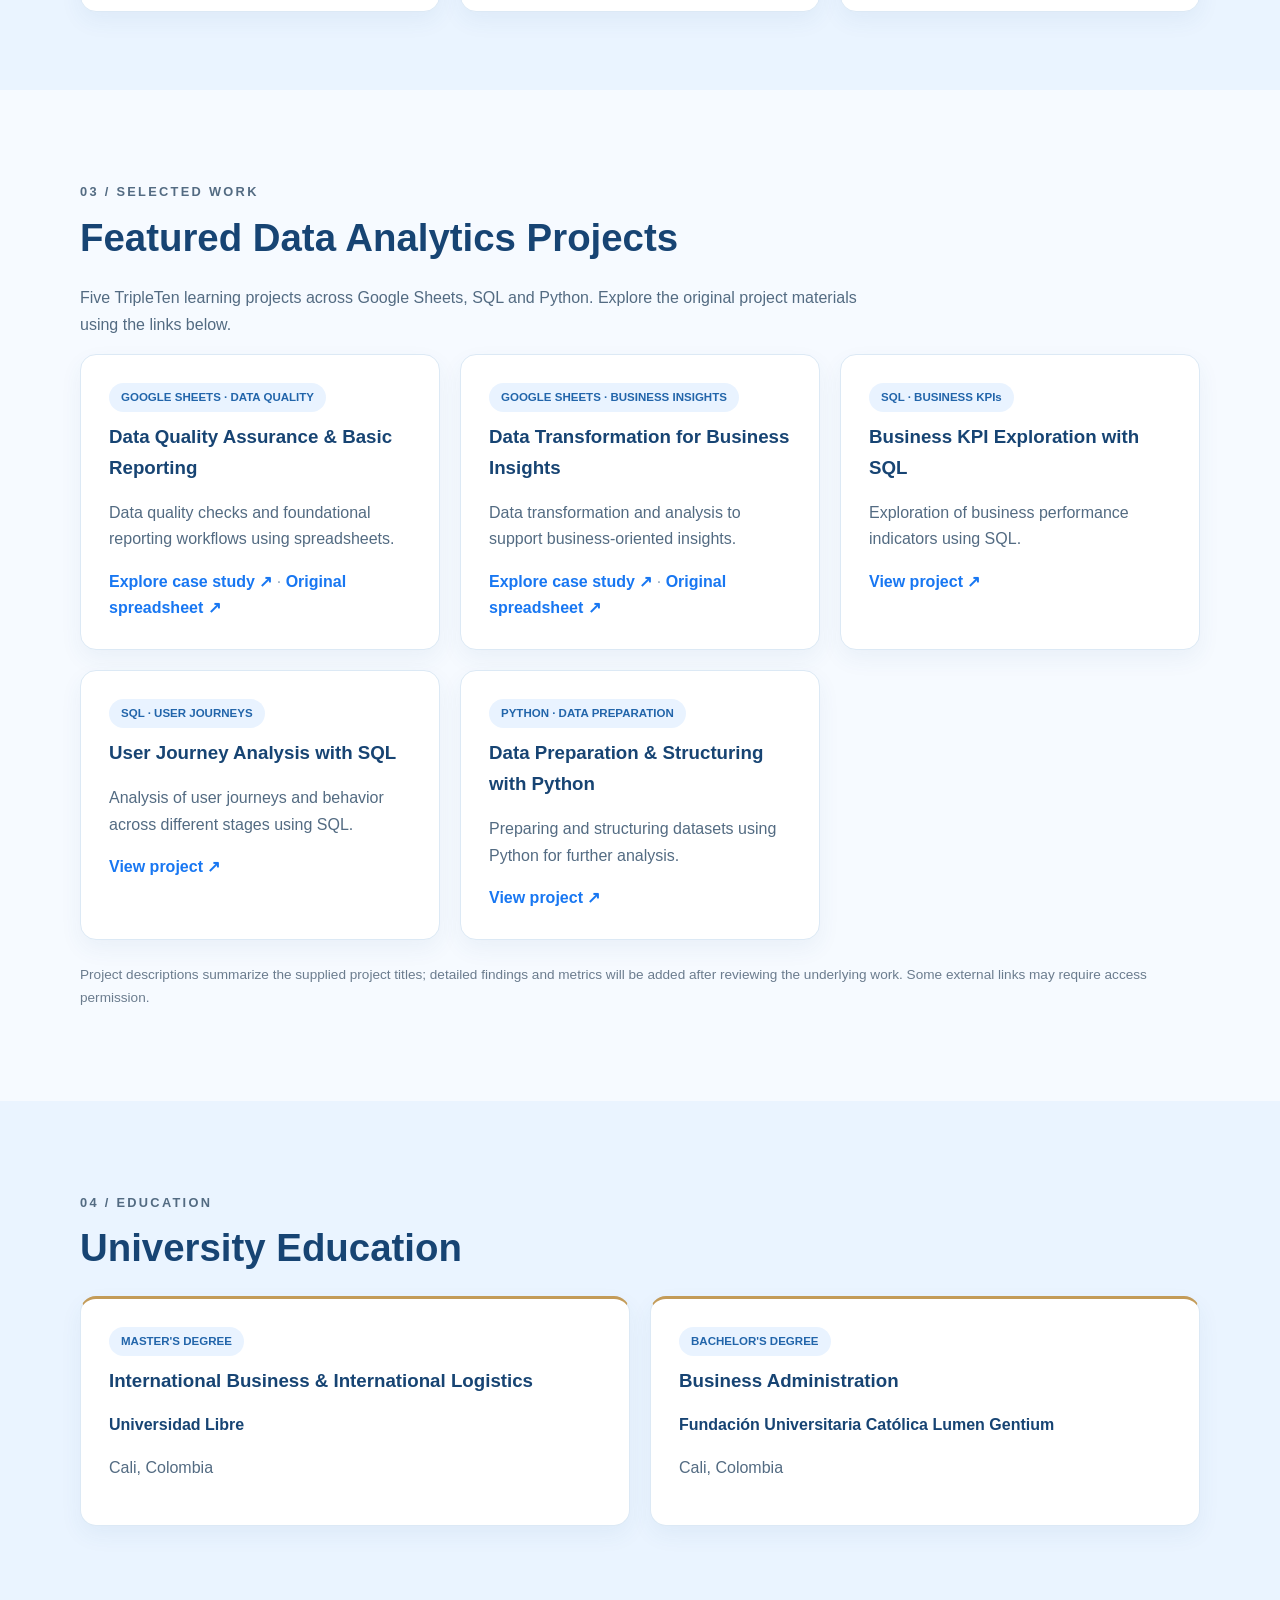
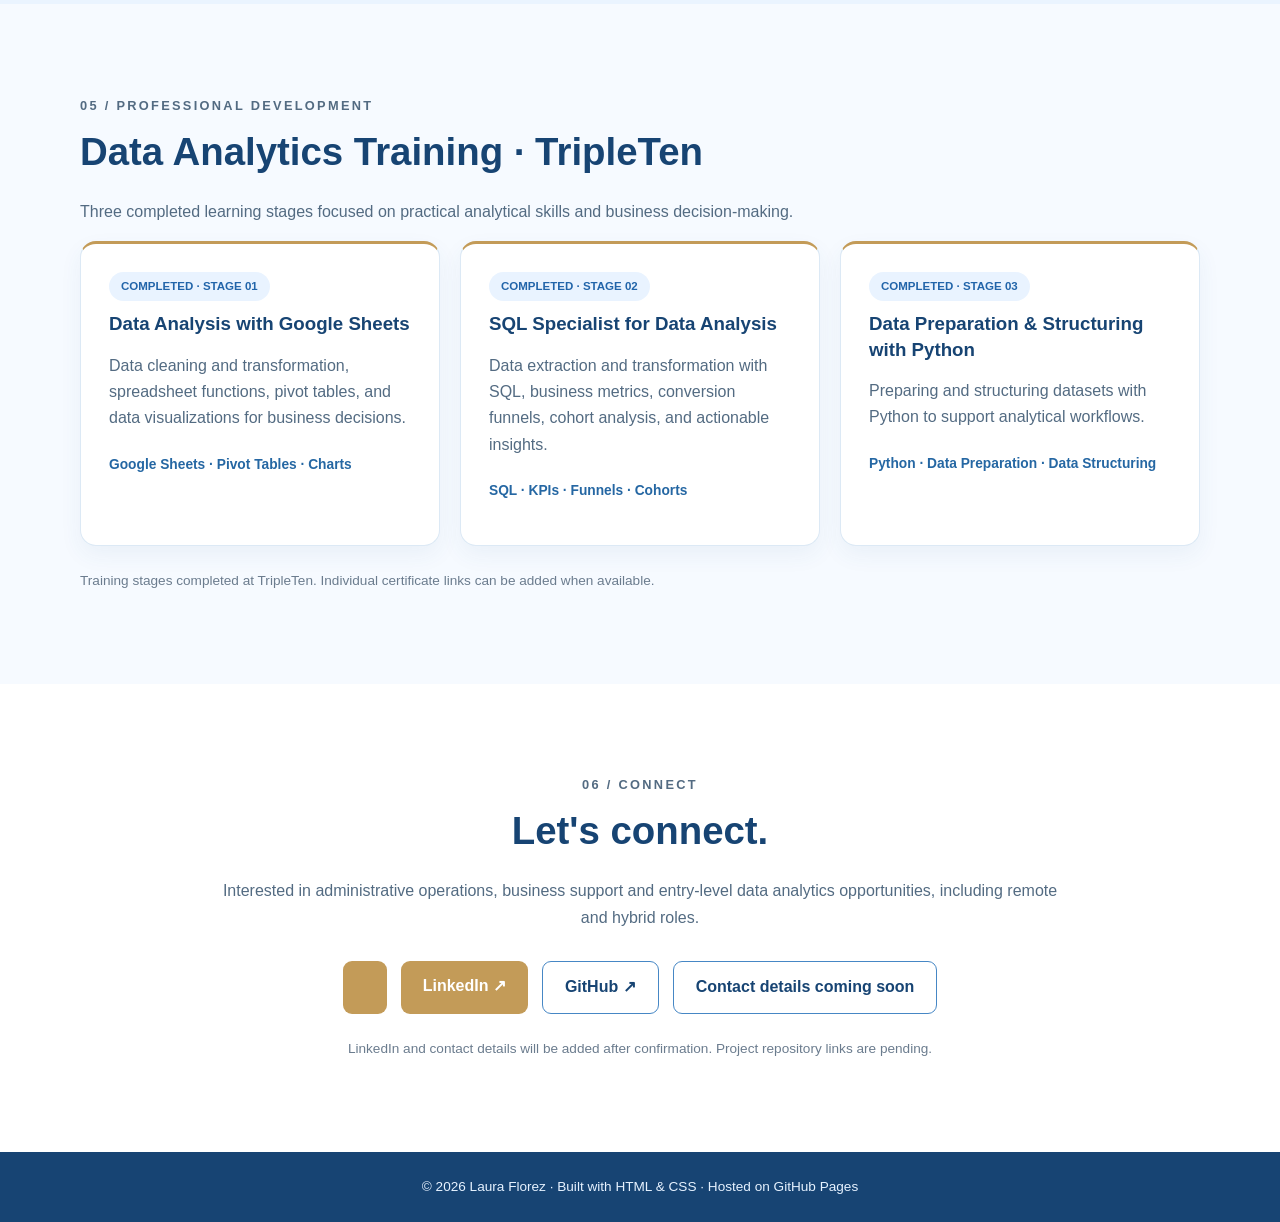
==== commit 7b7f71ef: "Update index.html" ====
--- a/index.html
+++ b/index.html
@@ -39,7 +39,7 @@
     <section class="section" id="projects"><div class="container"><p class="eyebrow">03 / SELECTED WORK</p><h2>Featured Data Analytics Projects</h2><p class="section-intro">Five TripleTen learning projects across Google Sheets, SQL and Python. Explore the original project materials using the links below.</p><div class="cards three"><article class="card project"><span class="tag">GOOGLE SHEETS · DATA QUALITY</span><h3>Data Quality Assurance & Basic Reporting</h3><p>Data quality checks and foundational reporting workflows using spreadsheets.</p><a href="project-01.html">Explore case study ↗</a> <span class="project-separator"> · </span><a href="https://docs.google.com/spreadsheets/d/11XRhuISqxcXRchN7dpdIYk6GBSbbOtST/edit?usp=edit" target="_blank" rel="noopener noreferrer">Original spreadsheet ↗</a></article><article class="card project"><span class="tag">GOOGLE SHEETS · BUSINESS INSIGHTS</span><h3>Data Transformation for Business Insights</h3><p>Data transformation and analysis to support business-oriented insights.</p><a href="project-02.html">Explore case study ↗</a> <span class="project-separator"> · </span><a href="https://docs.google.com/spreadsheets/d/1bOqhrLAzeNGHW8TFW4hsB2z8_8GACl3E7jQmsMnUe9U/edit?usp=edit" target="_blank" rel="noopener noreferrer">Original spreadsheet ↗</a></article><article class="card project"><span class="tag">SQL · BUSINESS KPIs</span><h3>Business KPI Exploration with SQL</h3><p>Exploration of business performance indicators using SQL.</p><a href="https://docs.google.com/spreadsheets/d/1y5FAKw8uwq8NyGco3hAxqrmJAXDMZsDulTSN2XrCa5k/edit?usp=edit" target="_blank" rel="noopener noreferrer">View project ↗</a></article><article class="card project"><span class="tag">SQL · USER JOURNEYS</span><h3>User Journey Analysis with SQL</h3><p>Analysis of user journeys and behavior across different stages using SQL.</p><a href="https://docs.google.com/spreadsheets/d/1R__r_tLXyisZ5pubGoo0KHd0pVHHopxL3mhI_1UdwvY/edit?usp=edit" target="_blank" rel="noopener noreferrer">View project ↗</a></article><article class="card project"><span class="tag">PYTHON · DATA PREPARATION</span><h3>Data Preparation & Structuring with Python</h3><p>Preparing and structuring datasets using Python for further analysis.</p><a href="https://tripleten.com/proxy/pierce/trainers/workspace/shares/e52d116f-dc6b-4842-b9d7-1b195aa86907%3A200190285%3Adata-analyst/archive" target="_blank" rel="noopener noreferrer">View project ↗</a></article></div><p class="small-note">Project descriptions summarize the supplied project titles; detailed findings and metrics will be added after reviewing the underlying work. Some external links may require access permission.</p></div></section>
     <section class="section muted" id="education"><div class="container"><p class="eyebrow">04 / EDUCATION</p><h2>University Education</h2><div class="cards education-grid"><article class="card degree"><span class="tag">MASTER'S DEGREE</span><h3>International Business &amp; International Logistics</h3><p class="institution">Universidad Libre</p><p>Cali, Colombia</p></article><article class="card degree"><span class="tag">BACHELOR'S DEGREE</span><h3>Business Administration</h3><p class="institution">Fundación Universitaria Católica Lumen Gentium</p><p>Cali, Colombia</p></article></div></div></section>
     <section class="section" id="training"><div class="container"><p class="eyebrow">05 / PROFESSIONAL DEVELOPMENT</p><h2>Data Analytics Training · TripleTen</h2><p class="section-intro">Three completed learning stages focused on practical analytical skills and business decision-making.</p><div class="cards three"><article class="card training"><span class="tag">COMPLETED · STAGE 01</span><h3>Data Analysis with Google Sheets</h3><p>Data cleaning and transformation, spreadsheet functions, pivot tables, and data visualizations for business decisions.</p><p class="skill-line">Google Sheets · Pivot Tables · Charts</p></article><article class="card training"><span class="tag">COMPLETED · STAGE 02</span><h3>SQL Specialist for Data Analysis</h3><p>Data extraction and transformation with SQL, business metrics, conversion funnels, cohort analysis, and actionable insights.</p><p class="skill-line">SQL · KPIs · Funnels · Cohorts</p></article><article class="card training"><span class="tag">COMPLETED · STAGE 03</span><h3>Data Preparation &amp; Structuring with Python</h3><p>Preparing and structuring datasets with Python to support analytical workflows.</p><p class="skill-line">Python · Data Preparation · Data Structuring</p></article></div><p class="small-note">Training stages completed at TripleTen. Individual certificate links can be added when available.</p></div></section>
-    <section class="section contact" id="contact"><div class="container narrow"><p class="eyebrow">06 / CONNECT</p><h2>Let's connect.</h2><p>Interested in administrative operations, business support and entry-level data analytics opportunities, including remote and hybrid roles.</p><div class="actions"><a class="btn primary" href="#contact" target="_blank" rel="noopener noreferrer">LinkedIn ↗</a><a class="btn outline dark-outline" href="https://github.com/lauraflorezTECH" target="_blank" rel="noopener noreferrer">GitHub ↗</a><a class="btn outline dark-outline" href="#contact">Contact details coming soon</a></div><p class="small-note">LinkedIn and contact details will be added after confirmation. Project repository links are pending.</p></div></section>
+    <section class="section contact" id="contact"><div class="container narrow"><p class="eyebrow">06 / CONNECT</p><h2>Let's connect.</h2><p>Interested in administrative operations, business support and entry-level data analytics opportunities, including remote and hybrid roles.</p><div class="actions"><a class="btn primary" href="#contact" target="_blank" rel="noopener noreferrer"><a class="btn primary" href="https://www.linkedin.com/in/laura-florez-2352391b7/" target="_blank" rel="noopener noreferrer">LinkedIn ↗</a></a><a class="btn outline dark-outline" href="https://github.com/lauraflorezTECH" target="_blank" rel="noopener noreferrer">GitHub ↗</a><a class="btn outline dark-outline" href="#contact">Contact details coming soon</a></div><p class="small-note">LinkedIn and contact details will be added after confirmation. Project repository links are pending.</p></div></section>
   </main>
   <footer><div class="container">© <span id="year"></span> Laura Florez · Built with HTML & CSS · Hosted on GitHub Pages</div></footer>
   <script src="script.js"></script>
